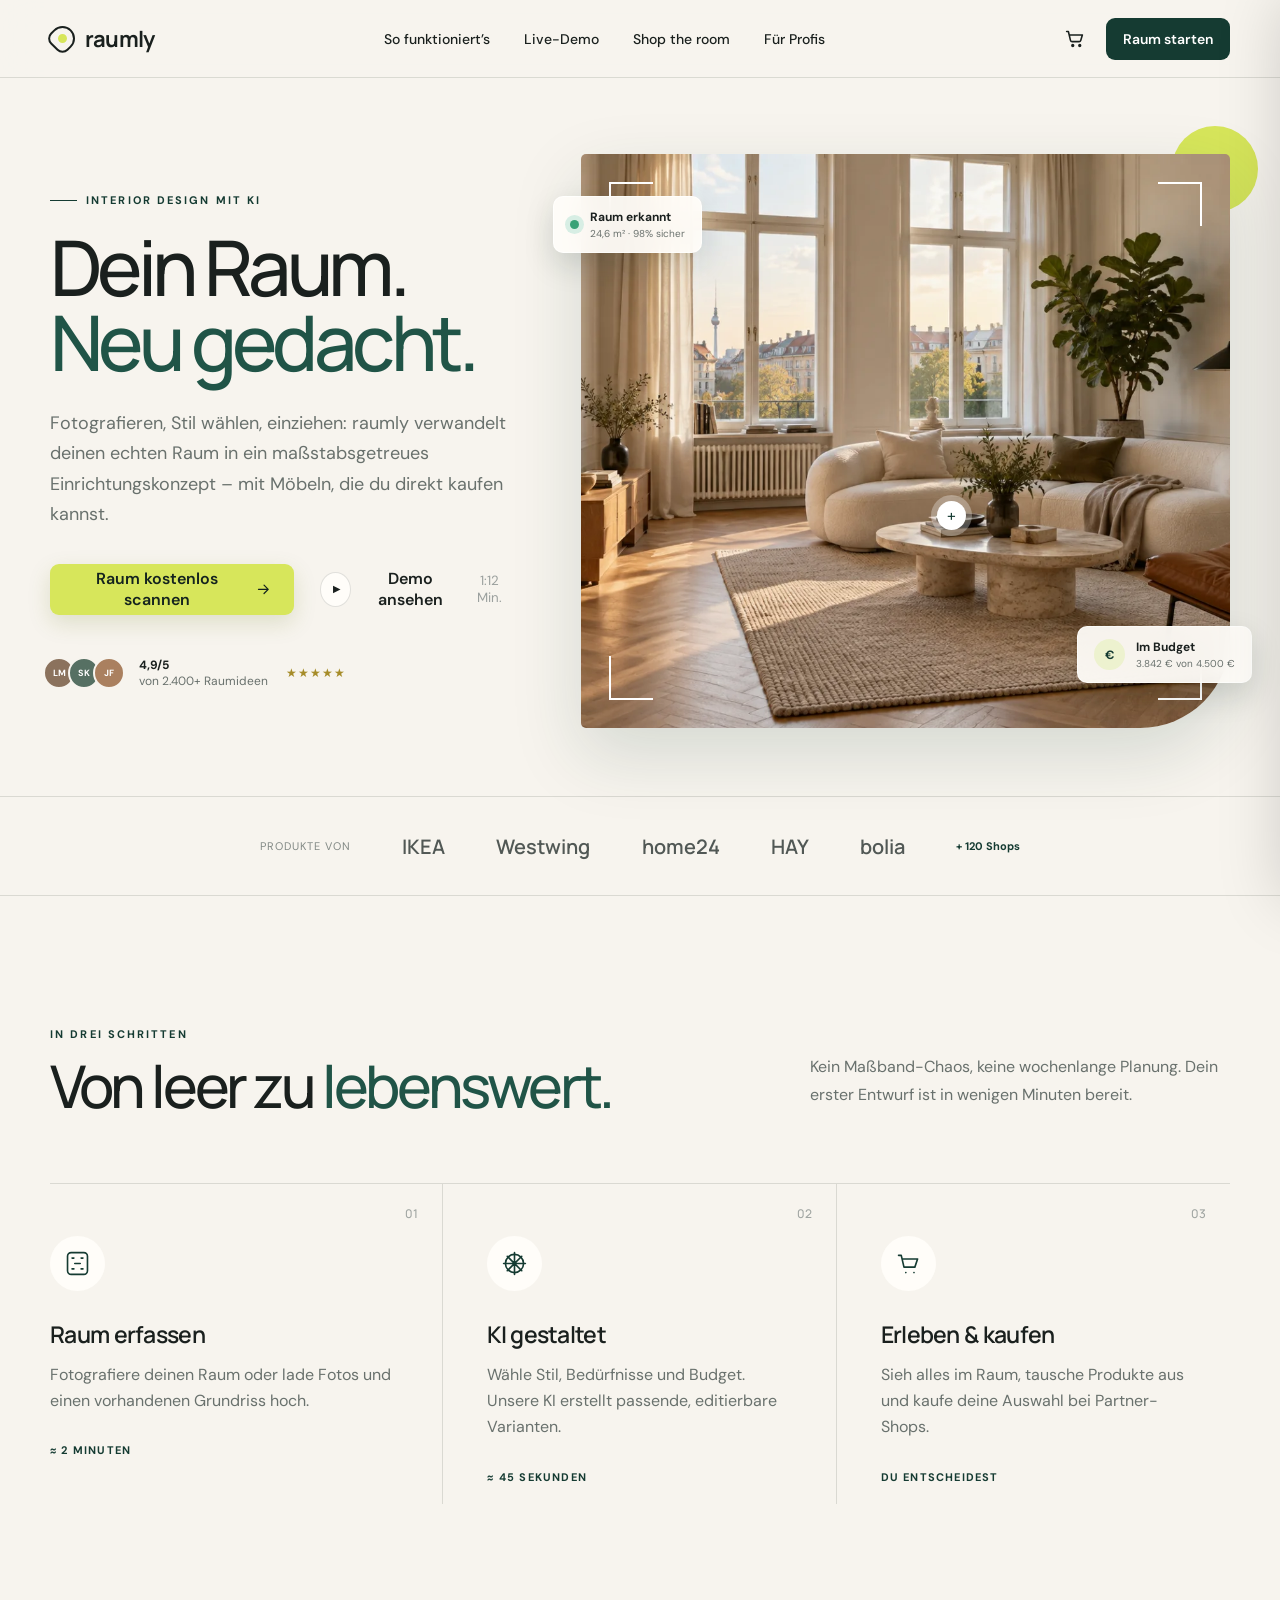
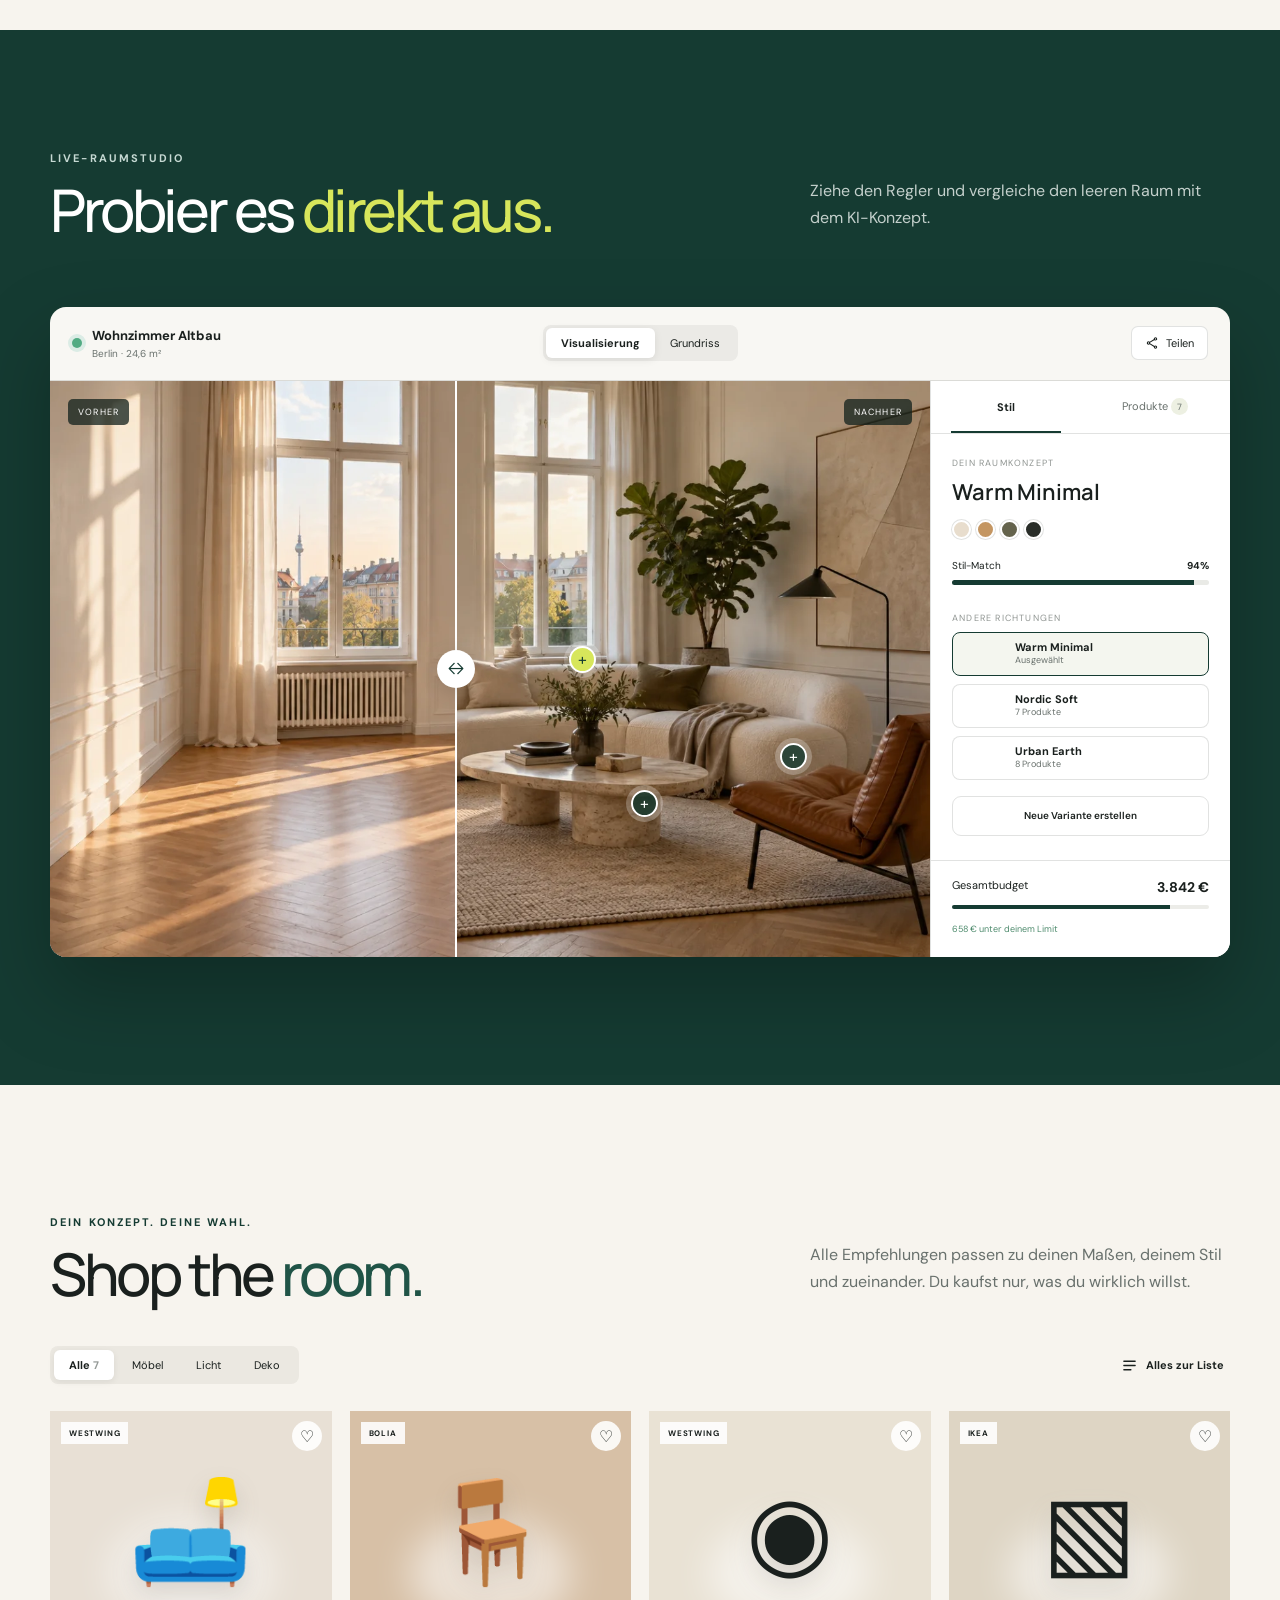
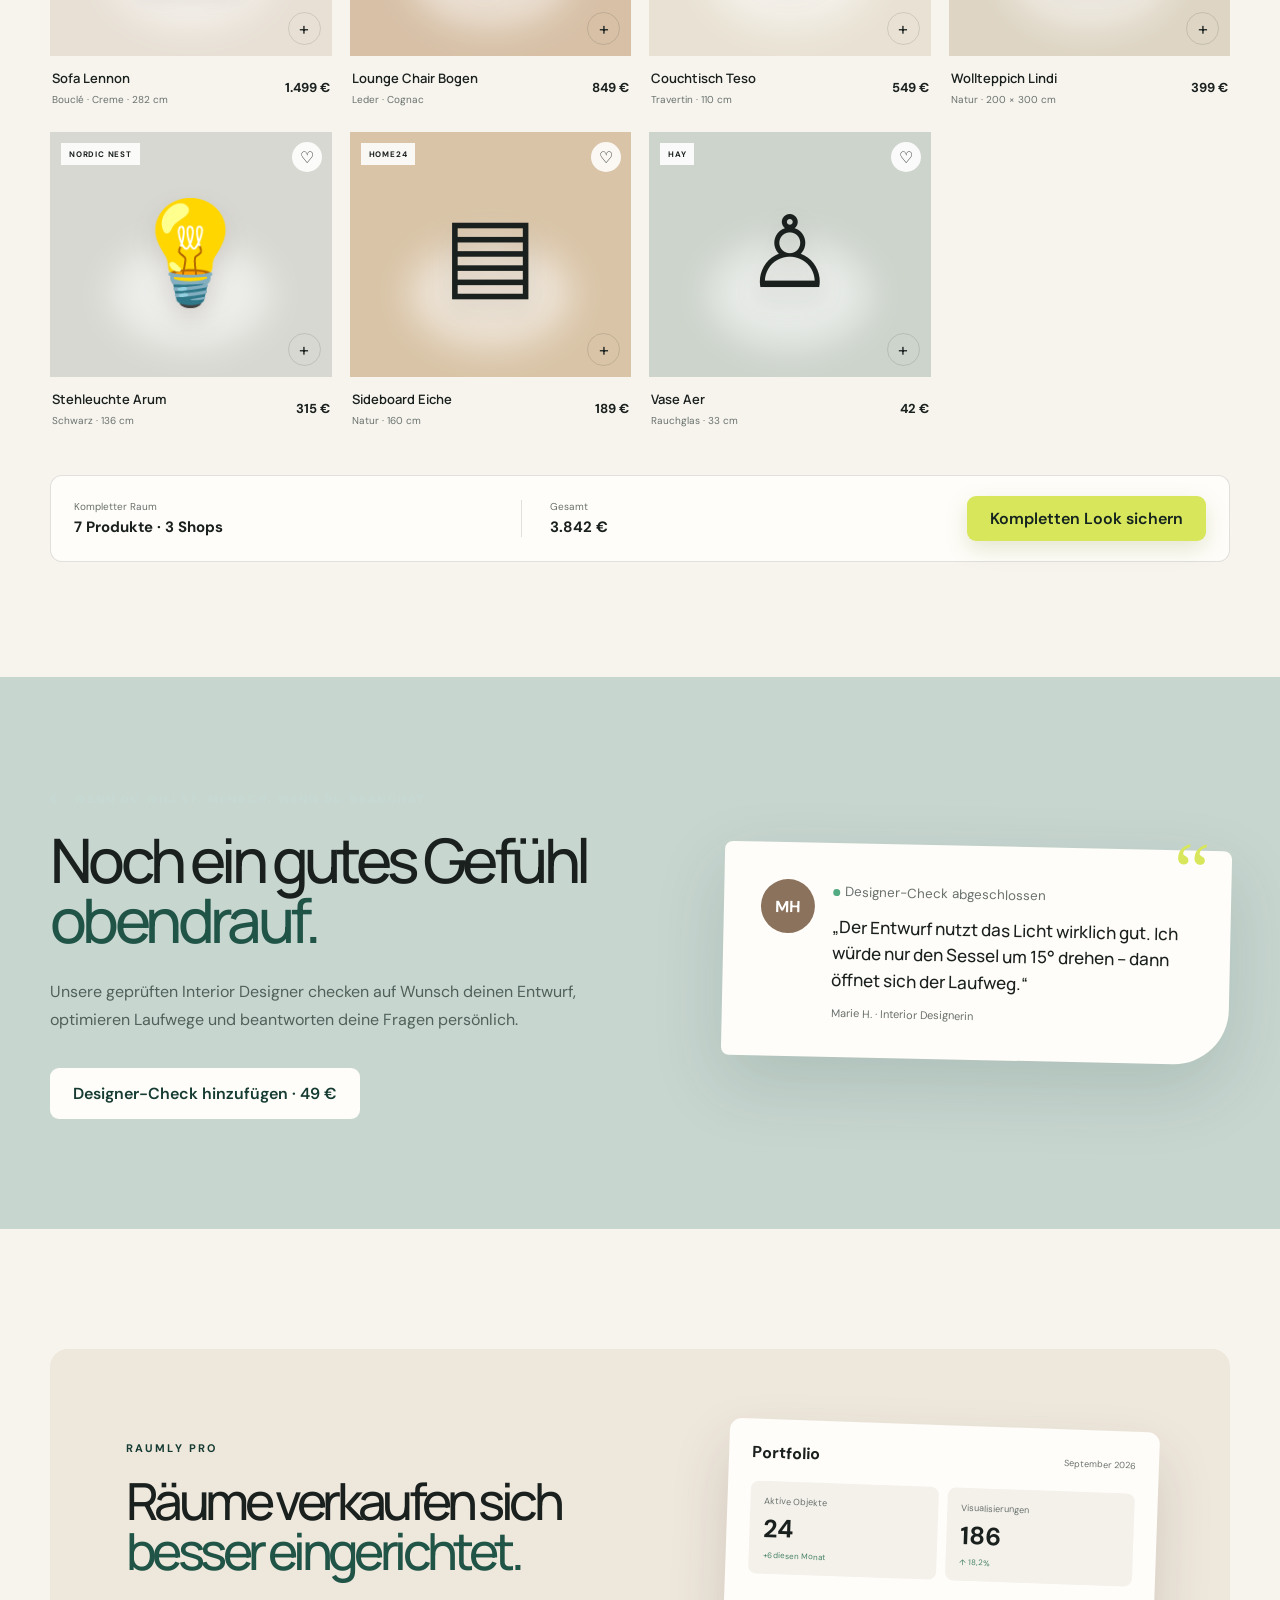
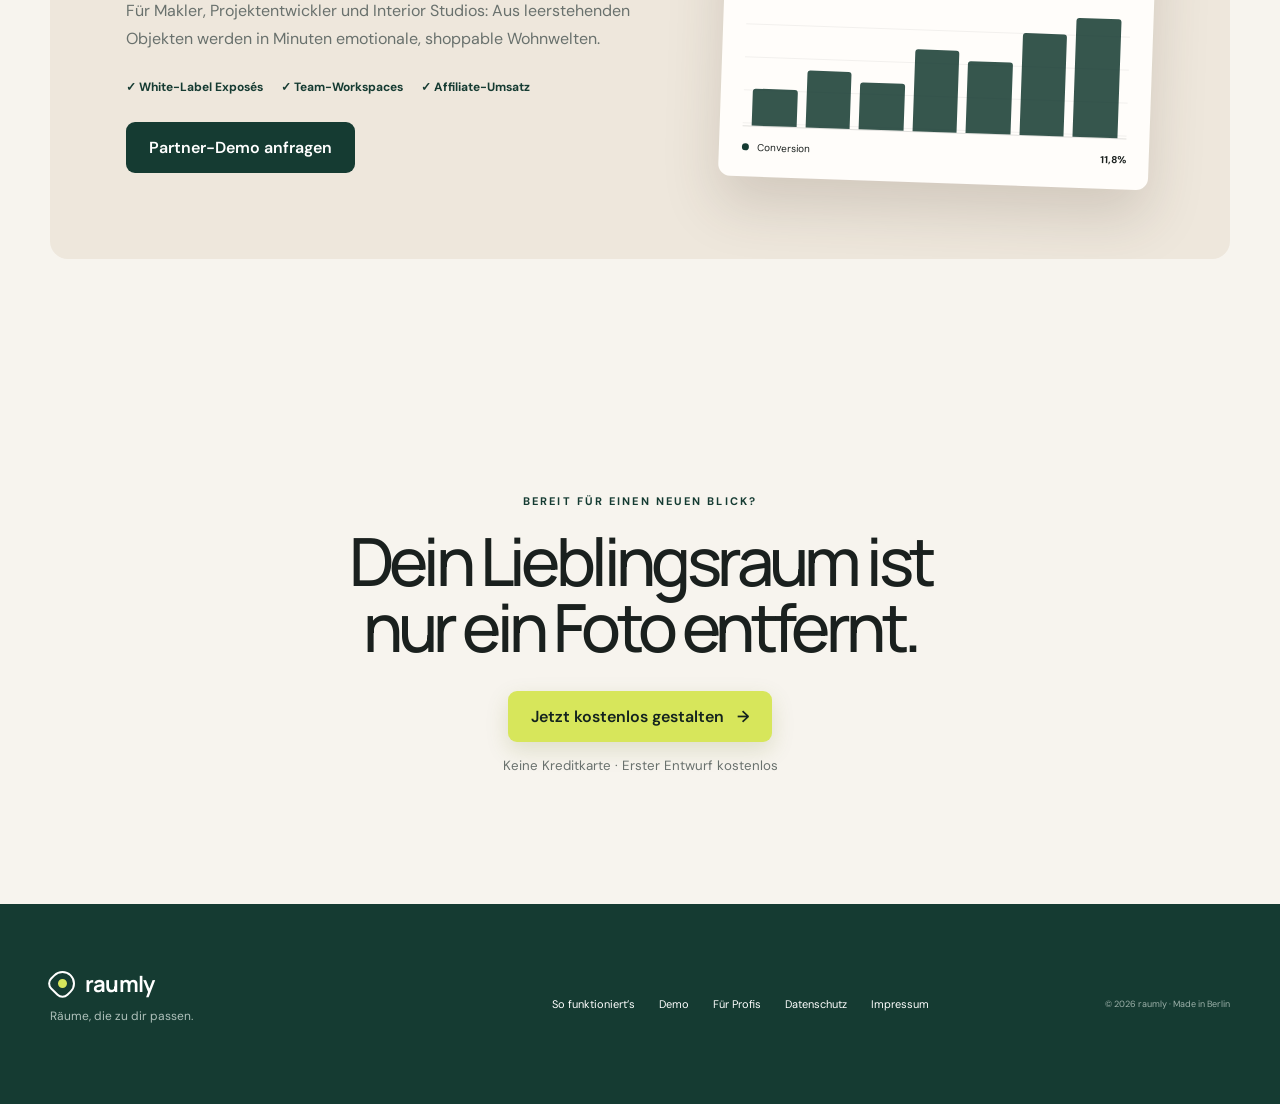
==== index.html @ 3118262f "Build interactive raumly interior design MVP" ====
<!doctype html>
<html lang="de">
  <head>
    <meta charset="UTF-8" />
    <meta name="viewport" content="width=device-width, initial-scale=1.0" />
    <meta name="theme-color" content="#153b32" />
    <meta
      name="description"
      content="raumly erstellt aus Fotos und Grundriss in wenigen Minuten ein realistisches, direkt kaufbares Raumkonzept."
    />
    <title>raumly — Dein Raum. Neu gedacht.</title>
    <link rel="preconnect" href="https://fonts.googleapis.com" />
    <link rel="preconnect" href="https://fonts.gstatic.com" crossorigin />
    <link
      href="https://fonts.googleapis.com/css2?family=DM+Sans:wght@400;500;600;700&family=Manrope:wght@400;500;600;700&display=swap"
      rel="stylesheet"
    />
    <link rel="stylesheet" href="styles.css" />
  </head>
  <body>
    <header class="site-header" id="top">
      <a class="brand" href="#top" aria-label="raumly Startseite">
        <span class="brand-mark" aria-hidden="true"></span>
        <span>raumly</span>
      </a>
      <nav class="desktop-nav" aria-label="Hauptnavigation">
        <a href="#so-funktionierts">So funktioniert’s</a>
        <a href="#studio">Live-Demo</a>
        <a href="#shopping">Shop the room</a>
        <button class="nav-link" data-partner-open>Für Profis</button>
      </nav>
      <div class="header-actions">
        <button class="icon-button cart-button" data-cart-open aria-label="Warenkorb öffnen">
          <svg viewBox="0 0 24 24" aria-hidden="true"><path d="M3 4h2l2.4 10.1a2 2 0 0 0 1.9 1.5h7.9a2 2 0 0 0 1.9-1.4L21 8H7"/><circle cx="10" cy="20" r="1"/><circle cx="18" cy="20" r="1"/></svg>
          <span class="cart-count" data-cart-count>0</span>
        </button>
        <button class="button button-small button-dark" data-scan-open>Raum starten</button>
        <button class="mobile-menu" aria-label="Menü öffnen" aria-expanded="false">
          <span></span><span></span>
        </button>
      </div>
    </header>

    <main>
      <section class="hero section-shell">
        <div class="hero-copy reveal">
          <div class="eyebrow"><span></span> Interior Design mit KI</div>
          <h1>Dein Raum.<br /><em>Neu gedacht.</em></h1>
          <p class="hero-lead">
            Fotografieren, Stil wählen, einziehen: raumly verwandelt deinen echten Raum in ein
            maßstabsgetreues Einrichtungskonzept – mit Möbeln, die du direkt kaufen kannst.
          </p>
          <div class="hero-actions">
            <button class="button button-primary" data-scan-open>
              Raum kostenlos scannen
              <svg viewBox="0 0 24 24" aria-hidden="true"><path d="M5 12h14M13 6l6 6-6 6"/></svg>
            </button>
            <button class="text-button" data-demo-scroll>
              <span class="play-icon">▶</span> Demo ansehen <small>1:12 Min.</small>
            </button>
          </div>
          <div class="trust-row">
            <div class="avatars" aria-hidden="true">
              <span>LM</span><span>SK</span><span>JF</span>
            </div>
            <div><strong>4,9/5</strong><br /><span>von 2.400+ Raumideen</span></div>
            <div class="stars" aria-label="5 von 5 Sternen">★★★★★</div>
          </div>
        </div>

        <div class="hero-visual reveal reveal-delay">
          <img src="assets/living-room-designed.webp" alt="Von raumly eingerichtetes helles Berliner Wohnzimmer" />
          <div class="scan-corners" aria-hidden="true"><i></i><i></i><i></i><i></i></div>
          <div class="floating-badge badge-scan">
            <span class="pulse-dot"></span>
            <div><strong>Raum erkannt</strong><small>24,6 m² · 98% sicher</small></div>
          </div>
          <div class="floating-badge badge-budget">
            <span class="round-icon">€</span>
            <div><strong>Im Budget</strong><small>3.842 € von 4.500 €</small></div>
          </div>
          <button class="hotspot hero-hotspot" aria-label="Sofa ansehen" data-product-focus="sofa">
            <span>+</span><b>Modulares Sofa<br /><small>1.499 €</small></b>
          </button>
        </div>
      </section>

      <section class="logo-strip" aria-label="Unterstützte Einrichtungsshops">
        <span>Produkte von</span>
        <strong>IKEA</strong><strong>Westwing</strong><strong>home24</strong><strong>HAY</strong><strong>bolia</strong>
        <span class="plus-shops">+ 120 Shops</span>
      </section>

      <section class="process section-shell" id="so-funktionierts">
        <div class="section-heading reveal">
          <div>
            <span class="section-kicker">In drei Schritten</span>
            <h2>Von leer zu <em>lebenswert.</em></h2>
          </div>
          <p>Kein Maßband-Chaos, keine wochenlange Planung. Dein erster Entwurf ist in wenigen Minuten bereit.</p>
        </div>
        <div class="steps-grid">
          <article class="step reveal">
            <span class="step-number">01</span>
            <div class="step-icon">
              <svg viewBox="0 0 32 32" aria-hidden="true"><rect x="5" y="4" width="22" height="24" rx="4"/><path d="M10 10h2M20 10h2M10 22h2M20 22h2M13 16h6"/></svg>
            </div>
            <h3>Raum erfassen</h3>
            <p>Fotografiere deinen Raum oder lade Fotos und einen vorhandenen Grundriss hoch.</p>
            <small>≈ 2 Minuten</small>
          </article>
          <article class="step reveal">
            <span class="step-number">02</span>
            <div class="step-icon">
              <svg viewBox="0 0 32 32" aria-hidden="true"><path d="M16 4v24M4 16h24M8 8l16 16M24 8 8 24"/><circle cx="16" cy="16" r="10"/></svg>
            </div>
            <h3>KI gestaltet</h3>
            <p>Wähle Stil, Bedürfnisse und Budget. Unsere KI erstellt passende, editierbare Varianten.</p>
            <small>≈ 45 Sekunden</small>
          </article>
          <article class="step reveal">
            <span class="step-number">03</span>
            <div class="step-icon">
              <svg viewBox="0 0 32 32" aria-hidden="true"><path d="M5 7h3l3 13h12l3-9H10M13 26h.1M22 26h.1"/></svg>
            </div>
            <h3>Erleben & kaufen</h3>
            <p>Sieh alles im Raum, tausche Produkte aus und kaufe deine Auswahl bei Partner-Shops.</p>
            <small>Du entscheidest</small>
          </article>
        </div>
      </section>

      <section class="studio-section" id="studio">
        <div class="section-shell">
          <div class="section-heading studio-heading reveal">
            <div>
              <span class="section-kicker light">Live-Raumstudio</span>
              <h2>Probier es <em>direkt aus.</em></h2>
            </div>
            <p>Ziehe den Regler und vergleiche den leeren Raum mit dem KI-Konzept.</p>
          </div>
          <div class="studio-app reveal">
            <div class="studio-toolbar">
              <div class="project-name">
                <span class="status-dot"></span>
                <div><strong>Wohnzimmer Altbau</strong><small>Berlin · 24,6 m²</small></div>
              </div>
              <div class="view-switch" role="group" aria-label="Ansicht wechseln">
                <button class="active" data-view="visual">Visualisierung</button>
                <button data-view="floor">Grundriss</button>
              </div>
              <button class="share-button" data-share>
                <svg viewBox="0 0 24 24" aria-hidden="true"><circle cx="18" cy="5" r="2"/><circle cx="6" cy="12" r="2"/><circle cx="18" cy="19" r="2"/><path d="m8 11 8-5M8 13l8 5"/></svg>
                Teilen
              </button>
            </div>
            <div class="studio-workspace">
              <div class="visualizer" data-visualizer>
                <img class="after-image" src="assets/living-room-designed.webp" alt="Eingerichtetes Wohnzimmer" />
                <div class="before-layer" data-before-layer>
                  <img src="assets/living-room-empty.webp" alt="Leeres Wohnzimmer vor der Einrichtung" />
                </div>
                <div class="compare-line" data-compare-line><span>↔</span></div>
                <input class="compare-range" type="range" min="0" max="100" value="46" aria-label="Vorher-Nachher-Vergleich" />
                <span class="compare-label before-label">Vorher</span>
                <span class="compare-label after-label">Nachher</span>
                <button class="room-hotspot sofa-spot active" data-product-focus="sofa" aria-label="Sofa auswählen">+</button>
                <button class="room-hotspot chair-spot" data-product-focus="chair" aria-label="Sessel auswählen">+</button>
                <button class="room-hotspot table-spot" data-product-focus="table" aria-label="Tisch auswählen">+</button>
                <div class="floorplan-view" data-floorplan>
                  <svg viewBox="0 0 700 440" role="img" aria-label="Grundriss des Wohnzimmers">
                    <rect x="110" y="50" width="480" height="330" rx="2" />
                    <path d="M220 50v70M380 50v70M110 270h70M590 210h-70" />
                    <path class="furniture" d="M290 100h190v80H290zM325 230h115v65H325zM155 105h70v120h-70z" />
                    <path class="arc" d="M110 270a70 70 0 0 1 70 70M590 210a70 70 0 0 0-70 70" />
                    <text x="330" y="360">5,92 m</text><text x="78" y="225" transform="rotate(-90 78 225)">4,16 m</text>
                  </svg>
                  <div><strong>24,6 m²</strong><span>Raumhöhe 3,08 m</span></div>
                </div>
              </div>
              <aside class="studio-panel">
                <div class="panel-tabs">
                  <button class="active" data-panel-tab="style">Stil</button>
                  <button data-panel-tab="products">Produkte <span>7</span></button>
                </div>
                <div class="panel-content" data-panel="style">
                  <p class="panel-label">Dein Raumkonzept</p>
                  <h3>Warm Minimal</h3>
                  <div class="palette"><i style="--c:#e8ddcd"></i><i style="--c:#c49662"></i><i style="--c:#64634c"></i><i style="--c:#292d28"></i></div>
                  <div class="concept-score"><span>Stil-Match</span><strong>94%</strong><div><i></i></div></div>
                  <p class="panel-label">Andere Richtungen</p>
                  <div class="style-options">
                    <button class="style-option active" data-style="Warm Minimal" data-budget="3842"><span class="style-swatch warm"></span><b>Warm Minimal</b><small>Ausgewählt</small></button>
                    <button class="style-option" data-style="Nordic Soft" data-budget="3260"><span class="style-swatch nordic"></span><b>Nordic Soft</b><small>7 Produkte</small></button>
                    <button class="style-option" data-style="Urban Earth" data-budget="4115"><span class="style-swatch earth"></span><b>Urban Earth</b><small>8 Produkte</small></button>
                  </div>
                  <button class="button button-outline full-width" data-variant>Neue Variante erstellen</button>
                </div>
                <div class="panel-content hidden" data-panel="products">
                  <p class="panel-label">Im Konzept</p>
                  <div class="mini-product-list" data-mini-products></div>
                </div>
                <div class="budget-footer">
                  <div><span>Gesamtbudget</span><strong data-studio-total>3.842 €</strong></div>
                  <div class="budget-track"><i></i></div>
                  <small>658 € unter deinem Limit</small>
                </div>
              </aside>
            </div>
          </div>
        </div>
      </section>

      <section class="shopping section-shell" id="shopping">
        <div class="section-heading reveal">
          <div>
            <span class="section-kicker">Dein Konzept. Deine Wahl.</span>
            <h2>Shop the <em>room.</em></h2>
          </div>
          <p>Alle Empfehlungen passen zu deinen Maßen, deinem Stil und zueinander. Du kaufst nur, was du wirklich willst.</p>
        </div>
        <div class="shop-toolbar reveal">
          <div class="filter-pills" role="group" aria-label="Produkte filtern">
            <button class="active" data-filter="all">Alle <span>7</span></button>
            <button data-filter="möbel">Möbel</button>
            <button data-filter="licht">Licht</button>
            <button data-filter="deko">Deko</button>
          </div>
          <button class="list-button" data-add-all>
            <svg viewBox="0 0 24 24" aria-hidden="true"><path d="M4 6h16M4 12h16M4 18h10"/></svg>
            Alles zur Liste
          </button>
        </div>
        <div class="product-grid" data-product-grid></div>
        <div class="shop-summary reveal">
          <div><span>Kompletter Raum</span><strong>7 Produkte · 3 Shops</strong></div>
          <div><span>Gesamt</span><strong data-shop-total>3.842 €</strong></div>
          <button class="button button-primary" data-add-all>Kompletten Look sichern</button>
        </div>
      </section>

      <section class="human-review">
        <div class="section-shell review-inner reveal">
          <div class="review-copy">
            <span class="section-kicker light">KI, wenn du willst. Mensch, wenn du brauchst.</span>
            <h2>Noch ein gutes Gefühl <em>obendrauf.</em></h2>
            <p>Unsere geprüften Interior Designer checken auf Wunsch deinen Entwurf, optimieren Laufwege und beantworten deine Fragen persönlich.</p>
            <button class="button button-light" data-review>Designer-Check hinzufügen · 49 €</button>
          </div>
          <div class="review-card">
            <div class="review-avatar">MH</div>
            <div><span class="online-dot"></span><small>Designer-Check abgeschlossen</small><h3>„Der Entwurf nutzt das Licht wirklich gut. Ich würde nur den Sessel um 15° drehen – dann öffnet sich der Laufweg.“</h3><p>Marie H. · Interior Designerin</p></div>
            <span class="quote-mark">“</span>
          </div>
        </div>
      </section>

      <section class="pro-section section-shell" id="profis">
        <div class="pro-card reveal">
          <div>
            <span class="section-kicker">raumly pro</span>
            <h2>Räume verkaufen sich<br /><em>besser eingerichtet.</em></h2>
            <p>Für Makler, Projektentwickler und Interior Studios: Aus leerstehenden Objekten werden in Minuten emotionale, shoppable Wohnwelten.</p>
            <div class="pro-points"><span>✓ White-Label Exposés</span><span>✓ Team-Workspaces</span><span>✓ Affiliate-Umsatz</span></div>
            <button class="button button-dark" data-partner-open>Partner-Demo anfragen</button>
          </div>
          <div class="pro-dashboard">
            <div class="dash-head"><strong>Portfolio</strong><span>September 2026</span></div>
            <div class="metric-row"><div><small>Aktive Objekte</small><strong>24</strong><span>+6 diesen Monat</span></div><div><small>Visualisierungen</small><strong>186</strong><span>↑ 18,2%</span></div></div>
            <div class="chart" aria-label="Steigende Nutzungskurve"><i style="--h:30%"></i><i style="--h:46%"></i><i style="--h:38%"></i><i style="--h:66%"></i><i style="--h:58%"></i><i style="--h:82%"></i><i style="--h:96%"></i></div>
            <div class="dash-foot"><span><i></i> Conversion</span><strong>11,8%</strong></div>
          </div>
        </div>
      </section>

      <section class="final-cta section-shell reveal">
        <span class="section-kicker">Bereit für einen neuen Blick?</span>
        <h2>Dein Lieblingsraum ist<br />nur ein Foto entfernt.</h2>
        <button class="button button-primary" data-scan-open>Jetzt kostenlos gestalten <span>→</span></button>
        <small>Keine Kreditkarte · Erster Entwurf kostenlos</small>
      </section>
    </main>

    <footer>
      <div class="footer-inner section-shell">
        <div><a class="brand footer-brand" href="#top"><span class="brand-mark"></span><span>raumly</span></a><p>Räume, die zu dir passen.</p></div>
        <div class="footer-links"><a href="#so-funktionierts">So funktioniert’s</a><a href="#studio">Demo</a><a href="#profis">Für Profis</a><button data-info="Datenschutz">Datenschutz</button><button data-info="Impressum">Impressum</button></div>
        <span>© 2026 raumly · Made in Berlin</span>
      </div>
    </footer>

    <div class="modal-backdrop" data-scan-modal aria-hidden="true">
      <section class="modal scan-modal" role="dialog" aria-modal="true" aria-labelledby="scan-title">
        <button class="modal-close" data-modal-close aria-label="Dialog schließen">×</button>
        <div class="scan-sidebar">
          <a class="brand"><span class="brand-mark"></span><span>raumly</span></a>
          <p>Dein Raum in vier einfachen Schritten.</p>
          <ol>
            <li class="active" data-step-indicator="1"><span>1</span><div><b>Raum erfassen</b><small>Fotos & Grundriss</small></div></li>
            <li data-step-indicator="2"><span>2</span><div><b>Maße prüfen</b><small>Für echten Maßstab</small></div></li>
            <li data-step-indicator="3"><span>3</span><div><b>Stil wählen</b><small>Was zu dir passt</small></div></li>
            <li data-step-indicator="4"><span>4</span><div><b>Budget setzen</b><small>Damit alles passt</small></div></li>
          </ol>
          <div class="privacy-note"><span>⌁</span><div><b>Deine Daten bleiben privat.</b><small>Fotos werden verschlüsselt verarbeitet.</small></div></div>
        </div>
        <div class="scan-content">
          <div class="scan-progress"><i></i></div>
          <div class="scan-step active" data-step="1">
            <span class="section-kicker">Schritt 1 von 4</span>
            <h2 id="scan-title">Zeig uns deinen Raum.</h2>
            <p>3–6 Fotos aus verschiedenen Ecken reichen. Ein Grundriss macht das Ergebnis noch genauer.</p>
            <label class="drop-zone" data-drop-zone>
              <input type="file" multiple accept="image/*,.pdf" data-room-files />
              <span class="upload-icon"><svg viewBox="0 0 24 24"><path d="M12 16V4M7 9l5-5 5 5M5 20h14"/></svg></span>
              <strong>Fotos hier ablegen</strong>
              <small>oder klicken zum Auswählen · JPG, PNG, HEIC bis 20 MB</small>
              <button type="button">Dateien auswählen</button>
            </label>
            <div class="file-list" data-file-list></div>
            <label class="floorplan-upload"><span>⌗</span><div><b>Grundriss vorhanden?</b><small>Optional als Foto oder PDF hochladen</small></div><input type="file" accept="image/*,.pdf" data-floorplan-file /><em data-floorplan-label>Hochladen</em></label>
          </div>
          <div class="scan-step" data-step="2">
            <span class="section-kicker">Schritt 2 von 4</span><h2>Einmal kurz nachmessen.</h2><p>Wir haben Maße aus deinen Fotos geschätzt. Prüfe sie für ein maßstabsgetreues Ergebnis.</p>
            <div class="measurement-visual"><svg viewBox="0 0 480 220"><path d="M70 45h340v130H70z"/><path d="M105 45v35M350 45v35M70 140h55"/><path class="measure" d="M75 195h330M52 50v120"/><text x="208" y="213">5,92 m</text><text x="27" y="120" transform="rotate(-90 27 120)">4,16 m</text></svg><span>KI erkannt · 96%</span></div>
            <div class="input-grid"><label>Länge <div><input type="number" value="5.92" step="0.01" /><span>m</span></div></label><label>Breite <div><input type="number" value="4.16" step="0.01" /><span>m</span></div></label><label>Raumhöhe <div><input type="number" value="3.08" step="0.01" /><span>m</span></div></label><label>Raumtyp <select><option>Wohnzimmer</option><option>Schlafzimmer</option><option>Esszimmer</option><option>Homeoffice</option></select></label></div>
          </div>
          <div class="scan-step" data-step="3">
            <span class="section-kicker">Schritt 3 von 4</span><h2>Was fühlt sich nach dir an?</h2><p>Wähle bis zu drei Stilrichtungen. Du kannst sie später jederzeit ändern.</p>
            <div class="style-picker">
              <button class="selected"><span class="pick-img warm"></span><b>Warm Minimal</b><small>Ruhig · Natürlich</small><i>✓</i></button>
              <button><span class="pick-img nordic"></span><b>Nordic Soft</b><small>Hell · Gemütlich</small><i>✓</i></button>
              <button><span class="pick-img earth"></span><b>Urban Earth</b><small>Markant · Warm</small><i>✓</i></button>
              <button><span class="pick-img classic"></span><b>New Classic</b><small>Elegant · Zeitlos</small><i>✓</i></button>
            </div>
            <div class="advanced-preferences">
              <div><span>Feinschliff</span><small>Optional · Mehrfachauswahl</small></div>
              <div class="preference-chips">
                <button class="selected">◫ Fotowinkel beibehalten</button>
                <button>☀ Tageslicht optimieren</button>
                <button>▤ Versteckter Stauraum</button>
                <button>⌂ Mietfreundlich</button>
              </div>
            </div>
          </div>
          <div class="scan-step" data-step="4">
            <span class="section-kicker">Schritt 4 von 4</span><h2>Was darf dein Raum kosten?</h2><p>Wir kombinieren passende Produkte shopübergreifend – innerhalb deines Rahmens.</p>
            <div class="budget-box"><div><span>Mein Gesamtbudget</span><output data-budget-output>4.500 €</output></div><input type="range" min="1000" max="15000" step="250" value="4500" data-budget-range /><div class="range-labels"><span>1.000 €</span><span>15.000 €+</span></div></div>
            <label class="keep-furniture"><input type="checkbox" checked /><span></span><div><b>Vorhandene Möbel integrieren</b><small>Die KI erkennt und berücksichtigt Stücke, die bleiben sollen.</small></div></label>
            <div class="custom-wish">
              <label for="custom-wish">Was ist dir noch wichtig?</label>
              <textarea id="custom-wish" rows="2" placeholder="z. B. Klavier behalten, mehr Stauraum, warme Abendbeleuchtung …"></textarea>
            </div>
            <div class="plan-summary"><span>✓</span><div><b>Alles bereit für deinen ersten Entwurf</b><small>Wohnzimmer · Warm Minimal · bis 4.500 €</small></div></div>
          </div>
          <div class="scan-actions"><button class="button button-ghost hidden" data-scan-back>Zurück</button><button class="button button-primary" data-scan-next>Weiter <span>→</span></button></div>
        </div>
      </section>
    </div>

    <div class="modal-backdrop" data-partner-modal aria-hidden="true">
      <section class="modal partner-modal" role="dialog" aria-modal="true" aria-labelledby="partner-title">
        <button class="modal-close" data-modal-close aria-label="Dialog schließen">×</button>
        <span class="section-kicker">raumly pro</span><h2 id="partner-title">Mehr Wirkung pro Objekt.</h2><p>Erzähl uns kurz, wie du raumly einsetzen möchtest. Wir melden uns mit einer passenden Partner-Demo.</p>
        <form data-partner-form><div class="input-grid"><label>Name<input required placeholder="Vor- und Nachname" /></label><label>Business-E-Mail<input required type="email" placeholder="name@unternehmen.de" /></label><label>Unternehmen<input required placeholder="Unternehmensname" /></label><label>Ich bin …<select><option>Makler:in</option><option>Interior Designer:in</option><option>Projektentwickler:in</option><option>Möbelhändler / Marke</option></select></label></div><label>Geplante Projekte pro Monat<select><option>1–10</option><option>11–50</option><option>51–200</option><option>Mehr als 200</option></select></label><button class="button button-primary full-width" type="submit">Partner-Demo anfragen</button></form>
      </section>
    </div>

    <aside class="cart-drawer" data-cart-drawer aria-hidden="true">
      <div class="cart-head"><div><span class="section-kicker">Deine Auswahl</span><h2>Shopping-Liste</h2></div><button data-cart-close aria-label="Warenkorb schließen">×</button></div>
      <div class="cart-items" data-cart-items></div>
      <div class="cart-empty" data-cart-empty><span>◇</span><h3>Noch ist deine Liste leer.</h3><p>Füge Produkte aus deinem Raumkonzept hinzu.</p></div>
      <div class="cart-footer"><div><span>Gesamtsumme</span><strong data-cart-total>0 €</strong></div><small>Du bestellst sicher bei den jeweiligen Partner-Shops.</small><button class="button button-primary full-width" data-checkout>Bei Partnern bestellen</button></div>
    </aside>
    <div class="drawer-backdrop" data-drawer-backdrop></div>
    <div class="toast" role="status" aria-live="polite" data-toast></div>
    <script src="app.js"></script>
  </body>
</html>
---- styles.css ----
:root {
  --ink: #1a201e;
  --muted: #69716d;
  --paper: #f7f4ee;
  --white: #fffdf9;
  --green: #153b32;
  --green-2: #205447;
  --lime: #d7e65b;
  --sand: #e7ddd0;
  --line: rgba(26, 32, 30, 0.13);
  --radius: 20px;
  --shadow: 0 26px 70px rgba(21, 59, 50, 0.15);
}

* { box-sizing: border-box; }
html { scroll-behavior: smooth; }
body { margin: 0; color: var(--ink); background: var(--paper); font-family: "DM Sans", sans-serif; -webkit-font-smoothing: antialiased; }
body.modal-open { overflow: hidden; }
button, input, select { font: inherit; }
button, a { -webkit-tap-highlight-color: transparent; }
button { color: inherit; }
a { color: inherit; text-decoration: none; }
img { display: block; max-width: 100%; }
svg { fill: none; stroke: currentColor; stroke-linecap: round; stroke-linejoin: round; stroke-width: 1.8; }

.section-shell { width: min(1180px, calc(100% - 48px)); margin-inline: auto; }
.site-header { height: 78px; padding: 0 max(24px, calc((100vw - 1180px) / 2)); display: flex; align-items: center; justify-content: space-between; border-bottom: 1px solid var(--line); background: rgba(247,244,238,.9); backdrop-filter: blur(18px); position: sticky; top: 0; z-index: 50; }
.brand { display: flex; align-items: center; gap: 10px; font: 700 22px/1 "Manrope"; letter-spacing: -.8px; }
.brand-mark { width: 25px; height: 25px; display: block; position: relative; border: 2px solid currentColor; border-radius: 50% 50% 8px 8px; transform: rotate(45deg); }
.brand-mark::after { content: ""; position: absolute; inset: 6px; background: var(--lime); border-radius: 50%; }
.desktop-nav { display: flex; align-items: center; gap: 34px; font-size: 14px; font-weight: 500; }
.desktop-nav a, .nav-link { transition: opacity .2s; }
.desktop-nav a:hover, .nav-link:hover { opacity: .55; }
.nav-link { border: 0; background: transparent; padding: 0; cursor: pointer; }
.header-actions { display: flex; align-items: center; gap: 10px; }
.button { min-height: 51px; border: 0; border-radius: 9px; padding: 0 23px; font-weight: 600; cursor: pointer; display: inline-flex; align-items: center; justify-content: center; gap: 13px; transition: transform .2s, box-shadow .2s, background .2s; }
.button:hover { transform: translateY(-2px); }
.button svg { width: 19px; }
.button-small { min-height: 42px; padding: 0 17px; font-size: 14px; }
.button-primary { color: #14231e; background: var(--lime); box-shadow: 0 8px 22px rgba(102, 121, 20, .17); }
.button-primary:hover { background: #e2ef6c; box-shadow: 0 12px 26px rgba(102,121,20,.22); }
.button-dark { color: white; background: var(--green); }
.button-light { color: var(--green); background: var(--white); }
.button-outline { border: 1px solid var(--line); background: transparent; }
.button-ghost { background: transparent; border: 1px solid var(--line); }
.full-width { width: 100%; }
.icon-button { width: 42px; height: 42px; border: 0; background: transparent; display: grid; place-items: center; cursor: pointer; position: relative; }
.icon-button svg { width: 21px; }
.cart-count { position: absolute; top: 2px; right: 0; background: var(--lime); border: 2px solid var(--paper); width: 19px; height: 19px; border-radius: 50%; display: grid; place-items: center; font-size: 10px; font-weight: 700; opacity: 0; transform: scale(.6); transition: .2s; }
.cart-count.has-items { opacity: 1; transform: scale(1); }
.mobile-menu { display: none; width: 38px; height: 38px; background: transparent; border: 0; padding: 8px; }
.mobile-menu span { display: block; height: 1px; background: currentColor; margin: 6px 0; }

.hero { min-height: 710px; padding-block: 76px 68px; display: grid; grid-template-columns: .83fr 1.17fr; gap: 70px; align-items: center; }
.eyebrow, .section-kicker { color: var(--green); text-transform: uppercase; letter-spacing: 2.1px; font-size: 11px; font-weight: 700; }
.eyebrow { display: flex; align-items: center; gap: 9px; }
.eyebrow > span { width: 27px; height: 1px; background: currentColor; }
.hero h1, .section-heading h2, .review-copy h2, .pro-card h2, .final-cta h2 { font: 500 clamp(51px, 6vw, 82px)/.98 "Manrope", sans-serif; letter-spacing: -4.6px; margin: 22px 0 28px; }
em { font-style: normal; color: var(--green-2); }
.hero-lead { max-width: 515px; color: var(--muted); font-size: 18px; line-height: 1.7; }
.hero-actions { display: flex; align-items: center; gap: 26px; margin-top: 34px; }
.text-button { border: 0; background: transparent; padding: 0; display: flex; align-items: center; gap: 9px; cursor: pointer; font-weight: 600; }
.text-button small { color: #9ba09e; font-weight: 400; }
.play-icon { width: 35px; height: 35px; background: var(--white); border: 1px solid var(--line); border-radius: 50%; display: grid; place-items: center; font-size: 9px; padding-left: 2px; }
.trust-row { margin-top: 42px; display: flex; align-items: center; gap: 14px; font-size: 12px; }
.trust-row span { color: var(--muted); }
.avatars { display: flex; }
.avatars span { width: 32px; height: 32px; border-radius: 50%; display: grid; place-items: center; margin-left: -7px; border: 2px solid var(--paper); color: white; font-size: 9px; font-weight: 700; background: #8b725d; }
.avatars span:nth-child(2) { background: #567063; }.avatars span:nth-child(3) { background: #aa805f; }
.stars { color: #a68c29; letter-spacing: 1px; margin-left: 4px; }
.hero-visual { height: 574px; position: relative; border-radius: 5px 5px 90px 5px; overflow: visible; box-shadow: var(--shadow); }
.hero-visual > img { width: 100%; height: 100%; object-fit: cover; border-radius: inherit; }
.hero-visual::before { content: ""; position: absolute; width: 86px; height: 86px; border-radius: 50%; background: var(--lime); right: -28px; top: -28px; z-index: -1; }
.scan-corners i { position: absolute; width: 44px; height: 44px; border-color: white; border-style: solid; }
.scan-corners i:nth-child(1) { top: 28px; left: 28px; border-width: 2px 0 0 2px; }.scan-corners i:nth-child(2) { top: 28px; right: 28px; border-width: 2px 2px 0 0; }.scan-corners i:nth-child(3) { bottom: 28px; left: 28px; border-width: 0 0 2px 2px; }.scan-corners i:nth-child(4) { bottom: 28px; right: 28px; border-width: 0 2px 2px 0; }
.floating-badge { position: absolute; display: flex; align-items: center; gap: 11px; background: rgba(255,253,249,.94); backdrop-filter: blur(12px); border: 1px solid rgba(255,255,255,.65); padding: 12px 16px; border-radius: 10px; box-shadow: 0 12px 30px rgba(22,43,36,.15); font-size: 12px; }
.floating-badge strong, .floating-badge small { display: block; }.floating-badge small { color: var(--muted); margin-top: 2px; }
.badge-scan { left: -28px; top: 42px; }.badge-budget { right: -22px; bottom: 45px; }
.pulse-dot { width: 9px; height: 9px; background: #38a277; border-radius: 50%; box-shadow: 0 0 0 5px #d7eee4; }
.round-icon { width: 31px; height: 31px; display: grid; place-items: center; border-radius: 50%; color: var(--green); background: #edf2cf; font-weight: 700; }
.hotspot { position: absolute; border: 0; background: transparent; cursor: pointer; display: flex; align-items: center; gap: 8px; color: white; }
.hotspot > span { width: 29px; height: 29px; border-radius: 50%; background: white; color: var(--green); display: grid; place-items: center; box-shadow: 0 0 0 6px rgba(255,255,255,.3); }
.hotspot b { opacity: 0; transform: translateX(-4px); transition: .2s; white-space: nowrap; font-size: 11px; background: rgba(21,59,50,.9); padding: 8px 10px; border-radius: 6px; }.hotspot:hover b { opacity: 1; transform: translateX(0); }.hotspot small { font-weight: 400; opacity: .8; }.hero-hotspot { left: 54%; top: 59%; }

.logo-strip { min-height: 100px; border-top: 1px solid var(--line); border-bottom: 1px solid var(--line); display: flex; align-items: center; justify-content: center; gap: clamp(20px, 4vw, 60px); color: #828985; }
.logo-strip span { font-size: 11px; text-transform: uppercase; letter-spacing: 1px; }.logo-strip strong { font: 600 clamp(14px, 2vw, 20px) "Manrope"; color: #515855; }.logo-strip .plus-shops { text-transform: none; letter-spacing: 0; color: var(--green); font-weight: 700; }

.process { padding-block: 126px; }
.section-heading { display: flex; align-items: end; justify-content: space-between; gap: 70px; margin-bottom: 68px; }
.section-heading h2 { font-size: clamp(40px, 4.6vw, 62px); margin: 14px 0 0; letter-spacing: -3.4px; }
.section-heading > p { color: var(--muted); line-height: 1.7; max-width: 420px; margin: 0 0 7px; }
.steps-grid { display: grid; grid-template-columns: repeat(3,1fr); border-top: 1px solid var(--line); }
.step { position: relative; padding: 52px 44px 18px 0; min-height: 310px; border-right: 1px solid var(--line); }
.step + .step { padding-left: 44px; }.step:last-child { border-right: 0; }
.step-number { position: absolute; right: 24px; top: 21px; font: 500 12px "Manrope"; color: #a0a5a2; }
.step-icon { width: 55px; height: 55px; display: grid; place-items: center; border-radius: 50%; background: var(--white); color: var(--green); }
.step-icon svg { width: 29px; height: 29px; }
.step h3 { font: 600 23px "Manrope"; letter-spacing: -.7px; margin: 27px 0 12px; }.step p { color: var(--muted); line-height: 1.65; margin: 0 0 24px; }.step small { color: var(--green); font-size: 11px; font-weight: 700; text-transform: uppercase; letter-spacing: 1.2px; }

.studio-section { padding: 116px 0 128px; background: var(--green); color: white; overflow: hidden; }
.section-kicker.light { color: #c6d9d3; }.studio-heading > p { color: #c4d0cc; }.studio-heading em { color: var(--lime); }
.studio-app { background: #f8f7f3; color: var(--ink); min-height: 650px; border-radius: 16px; overflow: hidden; box-shadow: 0 35px 80px rgba(0,0,0,.25); }
.studio-toolbar { height: 74px; border-bottom: 1px solid var(--line); display: grid; grid-template-columns: 1fr auto 1fr; align-items: center; padding: 0 22px; }
.project-name { display: flex; gap: 10px; align-items: center; }.project-name strong,.project-name small { display: block; }.project-name strong { font-size: 13px; }.project-name small { color: var(--muted); font-size: 10px; margin-top: 3px; }.status-dot { width: 10px; height: 10px; background: #52ab83; border-radius: 50%; box-shadow: 0 0 0 4px #dbece5; }
.view-switch { display: flex; background: #ebeae6; border-radius: 8px; padding: 3px; }.view-switch button { border: 0; background: transparent; padding: 8px 15px; border-radius: 6px; font-size: 11px; cursor: pointer; }.view-switch button.active { background: white; box-shadow: 0 2px 8px rgba(0,0,0,.08); font-weight: 700; }
.share-button { justify-self: end; display: flex; align-items: center; gap: 7px; border: 1px solid var(--line); background: white; padding: 9px 13px; border-radius: 7px; font-size: 11px; cursor: pointer; }.share-button svg { width: 14px; }
.studio-workspace { display: grid; grid-template-columns: minmax(0,1fr) 300px; min-height: 576px; }
.visualizer { position: relative; overflow: hidden; background: #ddd; min-height: 576px; }.visualizer > img, .before-layer img { width: 100%; height: 100%; object-fit: cover; position: absolute; inset: 0; }.before-layer { position: absolute; inset: 0; width: 46%; overflow: hidden; z-index: 2; }.before-layer img { width: calc(100% / .46); max-width: none; }
.compare-line { position: absolute; left: 46%; top: 0; bottom: 0; width: 2px; background: white; z-index: 4; pointer-events: none; }.compare-line span { position: absolute; top: 50%; left: 50%; transform: translate(-50%,-50%); width: 38px; height: 38px; border-radius: 50%; display: grid; place-items: center; color: var(--green); background: white; box-shadow: 0 5px 20px rgba(0,0,0,.15); }
.compare-range { position: absolute; inset: 0; z-index: 5; width: 100%; height: 100%; opacity: 0; cursor: ew-resize; margin: 0; }.compare-label { position: absolute; top: 18px; z-index: 6; background: rgba(20,35,30,.76); color: white; padding: 7px 10px; border-radius: 5px; text-transform: uppercase; letter-spacing: 1.2px; font-size: 9px; pointer-events: none; }.before-label { left: 18px; }.after-label { right: 18px; }
.room-hotspot { position: absolute; z-index: 6; width: 27px; height: 27px; border-radius: 50%; border: 2px solid white; background: rgba(21,59,50,.78); color: white; cursor: pointer; box-shadow: 0 0 0 5px rgba(255,255,255,.25); }.room-hotspot.active { background: var(--lime); color: var(--green); }.sofa-spot { left: 59%; top: 46%; }.chair-spot { left: 83%; top: 63%; }.table-spot { left: 66%; top: 71%; }
.floorplan-view { position: absolute; inset: 0; background: #eeece5; z-index: 10; display: none; place-items: center; }.floorplan-view.visible { display: grid; }.floorplan-view svg { width: 76%; max-height: 75%; stroke: #44524d; }.floorplan-view .furniture { fill: #d4c6b1; stroke: #9e8d76; }.floorplan-view .arc { stroke-dasharray: 4; }.floorplan-view text { fill: #5f6965; stroke: none; font-size: 14px; }.floorplan-view div { position: absolute; left: 30px; bottom: 25px; }.floorplan-view div * { display: block; }.floorplan-view div span { font-size: 11px; color: var(--muted); margin-top: 4px; }
.studio-panel { background: white; border-left: 1px solid var(--line); display: flex; flex-direction: column; }
.panel-tabs { height: 53px; display: grid; grid-template-columns: 1fr 1fr; border-bottom: 1px solid var(--line); }.panel-tabs button { border: 0; background: transparent; font-size: 11px; color: var(--muted); cursor: pointer; position: relative; }.panel-tabs button.active { color: var(--ink); font-weight: 700; }.panel-tabs button.active::after { content: ""; height: 2px; background: var(--green); position: absolute; bottom: 0; left: 20px; right: 20px; }.panel-tabs span { display: inline-grid; place-items: center; width: 17px; height: 17px; border-radius: 50%; background: #edf0e2; font-size: 9px; }
.panel-content { padding: 23px 21px; flex: 1; }.panel-content.hidden { display: none; }.panel-label { color: #909592; font-size: 9px; text-transform: uppercase; letter-spacing: 1.2px; margin: 0 0 8px; }.panel-content h3 { font: 600 22px "Manrope"; margin: 0; }.palette { display: flex; gap: 5px; margin: 13px 0 20px; }.palette i { width: 19px; height: 19px; border-radius: 50%; background: var(--c); border: 2px solid white; box-shadow: 0 0 0 1px var(--line); }.concept-score { font-size: 10px; margin-bottom: 27px; }.concept-score strong { float: right; }.concept-score > div { clear: both; background: #e9eae6; height: 5px; border-radius: 5px; margin-top: 8px; overflow: hidden; }.concept-score > div i { display: block; width: 94%; height: 100%; background: var(--green); }
.style-options { display: grid; gap: 8px; margin-bottom: 16px; }.style-option { display: grid; grid-template-columns: 45px 1fr; grid-template-rows: 1fr 1fr; column-gap: 10px; text-align: left; border: 1px solid var(--line); background: white; border-radius: 8px; padding: 7px; cursor: pointer; }.style-option.active { border-color: var(--green); background: #f4f6ef; }.style-swatch, .pick-img { grid-row: 1/3; display: block; border-radius: 5px; background-size: 100% 100%; }.style-swatch.warm,.pick-img.warm { background: linear-gradient(135deg,#e8ddcd 0 45%,#a4774d 45% 64%,#505b4e 64%); }.style-swatch.nordic,.pick-img.nordic { background: linear-gradient(135deg,#e9e7e1 0 45%,#b7c8c5 45% 65%,#d5b993 65%); }.style-swatch.earth,.pick-img.earth { background: linear-gradient(135deg,#453f38 0 43%,#a56b46 43% 64%,#cec2aa 64%); }.pick-img.classic { background: linear-gradient(135deg,#d3c7b3 0 44%,#6e7c76 44% 64%,#402f28 64%); }.style-option b { font-size: 11px; align-self: end; }.style-option small { font-size: 9px; color: var(--muted); }.studio-panel .button { min-height: 40px; font-size: 10px; }
.budget-footer { border-top: 1px solid var(--line); padding: 17px 21px 20px; }.budget-footer > div:first-child { display: flex; justify-content: space-between; font-size: 11px; }.budget-footer strong { font-size: 14px; }.budget-track { height: 4px; background: #ecece8; border-radius: 3px; margin: 9px 0 7px; overflow: hidden; }.budget-track i { display: block; width: 85%; height: 100%; background: var(--green); }.budget-footer small { color: #4e8b6d; font-size: 9px; }
.mini-product-list { display: grid; gap: 9px; }.mini-product { display: grid; grid-template-columns: 48px 1fr auto; align-items: center; gap: 9px; padding-bottom: 9px; border-bottom: 1px solid var(--line); }.mini-product .mini-thumb { width: 48px; height: 48px; border-radius: 6px; background: var(--thumb); display: grid; place-items: center; font-size: 20px; }.mini-product b,.mini-product small { display: block; font-size: 9px; }.mini-product small { color: var(--muted); margin-top: 3px; }.mini-product button { width: 24px; height: 24px; background: var(--paper); border: 0; border-radius: 50%; cursor: pointer; }

.shopping { padding-block: 125px 115px; }
.shop-toolbar { display: flex; justify-content: space-between; margin-top: -24px; margin-bottom: 27px; }.filter-pills { display: flex; gap: 3px; background: #ebe8e1; padding: 4px; border-radius: 8px; }.filter-pills button { background: transparent; border: 0; padding: 8px 15px; border-radius: 6px; font-size: 11px; cursor: pointer; }.filter-pills button.active { background: white; box-shadow: 0 2px 7px rgba(0,0,0,.07); font-weight: 700; }.filter-pills span { color: #969b98; }.list-button { background: transparent; border: 0; display: flex; align-items: center; gap: 8px; font-size: 11px; font-weight: 700; cursor: pointer; }.list-button svg { width: 17px; }
.product-grid { display: grid; grid-template-columns: repeat(4,1fr); gap: 26px 18px; }.product-card { min-width: 0; }.product-card.hidden { display: none; }.product-image { aspect-ratio: 1/.87; background: var(--thumb); position: relative; display: grid; place-items: center; overflow: hidden; }.product-image::before { content: ""; width: 58%; height: 44%; border-radius: 50%; background: rgba(255,255,255,.55); filter: blur(18px); position: absolute; bottom: 12%; }.product-shape { position: relative; z-index: 2; font-size: clamp(58px,8vw,100px); filter: drop-shadow(0 12px 12px rgba(75,63,50,.16)); transform: translateY(-2px); }.product-image .shop-tag { position: absolute; left: 11px; top: 11px; background: rgba(255,255,255,.88); padding: 6px 8px; font-size: 8px; font-weight: 700; text-transform: uppercase; letter-spacing: .8px; }.favorite { position: absolute; right: 10px; top: 10px; width: 30px; height: 30px; border: 0; border-radius: 50%; background: rgba(255,255,255,.88); cursor: pointer; font-size: 16px; }.favorite.liked { color: #994e47; }.product-info { padding: 13px 2px 0; display: grid; grid-template-columns: 1fr auto; gap: 6px; }.product-info h3 { margin: 0; font: 600 13px "Manrope"; white-space: nowrap; overflow: hidden; text-overflow: ellipsis; }.product-info p { grid-column: 1/2; margin: 0; font-size: 10px; color: var(--muted); }.product-price { grid-row: 1/3; grid-column: 2; font-weight: 700; font-size: 13px; align-self: center; }.add-product { width: 33px; height: 33px; border: 1px solid var(--line); border-radius: 50%; background: transparent; cursor: pointer; position: absolute; right: 11px; bottom: 11px; z-index: 3; font-size: 18px; transition: .2s; }.add-product.added { color: white; background: var(--green); border-color: var(--green); }.shop-summary { background: var(--white); border: 1px solid var(--line); margin-top: 48px; padding: 20px 23px; display: grid; grid-template-columns: 1fr 1fr auto; align-items: center; border-radius: 12px; }.shop-summary > div:nth-child(2) { border-left: 1px solid var(--line); padding-left: 28px; }.shop-summary span,.shop-summary strong { display: block; }.shop-summary span { color: var(--muted); font-size: 10px; }.shop-summary strong { margin-top: 4px; font-size: 15px; }.shop-summary .button { min-height: 45px; }

.human-review { background: #c8d6d0; padding: 110px 0; }.review-inner { display: grid; grid-template-columns: 1fr .9fr; gap: 110px; align-items: center; }.review-copy h2 { font-size: clamp(40px,4.8vw,62px); }.review-copy p { color: #4f615a; line-height: 1.75; max-width: 560px; }.review-copy .button { margin-top: 18px; }.review-card { position: relative; background: var(--white); padding: 37px; display: grid; grid-template-columns: 54px 1fr; gap: 18px; border-radius: 8px 8px 55px 8px; box-shadow: var(--shadow); transform: rotate(1.2deg); }.review-avatar { width: 54px; height: 54px; border-radius: 50%; background: #8b725d; color: white; display: grid; place-items: center; font-weight: 700; }.review-card h3 { font: 500 17px/1.55 "Manrope"; margin: 13px 0; }.review-card small { color: var(--muted); }.review-card p { color: var(--muted); font-size: 11px; margin: 0; }.online-dot { display: inline-block; width: 7px; height: 7px; background: #52ab83; border-radius: 50%; margin-right: 5px; }.quote-mark { position: absolute; right: 22px; top: -25px; font: 80px serif; color: var(--lime); }

.pro-section { padding-block: 120px; }.pro-card { background: #eee7dc; border-radius: 18px; padding: 76px; display: grid; grid-template-columns: 1fr 430px; gap: 75px; align-items: center; overflow: hidden; }.pro-card h2 { font-size: clamp(38px,4vw,56px); margin: 18px 0 22px; }.pro-card p { color: var(--muted); max-width: 540px; line-height: 1.7; }.pro-points { display: flex; flex-wrap: wrap; gap: 12px 18px; margin: 27px 0; font-size: 12px; color: var(--green); font-weight: 700; }.pro-dashboard { background: #fffdfa; border-radius: 12px; padding: 23px; box-shadow: 0 28px 55px rgba(69,56,41,.17); transform: rotate(2deg); }.dash-head,.dash-foot { display: flex; justify-content: space-between; align-items: center; }.dash-head span,.metric-row small { color: var(--muted); font-size: 9px; }.metric-row { display: grid; grid-template-columns: 1fr 1fr; gap: 9px; margin: 18px 0; }.metric-row > div { background: #f4f1eb; border-radius: 8px; padding: 14px; }.metric-row strong,.metric-row span,.metric-row small { display: block; }.metric-row strong { font-size: 25px; margin: 5px 0; }.metric-row span { font-size: 8px; color: #458265; }.chart { height: 135px; border-bottom: 1px solid var(--line); display: flex; align-items: flex-end; gap: 9px; padding: 10px 9px 0; background: repeating-linear-gradient(to bottom, transparent 0 32px, rgba(0,0,0,.05) 32px 33px); }.chart i { flex: 1; height: var(--h); background: var(--green); border-radius: 3px 3px 0 0; opacity: .86; }.dash-foot { padding-top: 14px; font-size: 10px; }.dash-foot span i { display: inline-block; width: 7px; height: 7px; background: var(--green); border-radius: 50%; margin-right: 5px; }

.final-cta { text-align: center; padding-block: 110px 130px; }.final-cta h2 { font-size: clamp(45px,5.2vw,70px); margin: 18px auto 32px; }.final-cta .button { margin-inline: auto; }.final-cta > small { display: block; color: var(--muted); margin-top: 15px; }
footer { background: var(--green); color: white; }.footer-inner { min-height: 200px; display: grid; grid-template-columns: 1fr 2fr auto; align-items: center; gap: 40px; }.footer-brand .brand-mark::after { background: var(--lime); }.footer-inner p { color: #aec0ba; font-size: 12px; }.footer-links { display: flex; justify-content: center; gap: 24px; font-size: 11px; }.footer-links button { color: inherit; background: transparent; border: 0; padding: 0; cursor: pointer; }.footer-inner > span { font-size: 9px; color: #9db1aa; }

.modal-backdrop { position: fixed; inset: 0; z-index: 100; background: rgba(11,25,21,.65); backdrop-filter: blur(7px); display: grid; place-items: center; padding: 20px; opacity: 0; pointer-events: none; transition: opacity .25s; }.modal-backdrop.open { opacity: 1; pointer-events: auto; }.modal { background: var(--white); border-radius: 16px; box-shadow: 0 35px 90px rgba(0,0,0,.25); position: relative; transform: translateY(12px) scale(.99); transition: transform .25s; max-height: calc(100vh - 40px); overflow: auto; }.modal-backdrop.open .modal { transform: none; }.modal-close { position: absolute; z-index: 4; right: 16px; top: 14px; width: 34px; height: 34px; border: 0; border-radius: 50%; background: rgba(0,0,0,.06); font-size: 23px; cursor: pointer; }
.scan-modal { width: min(980px,100%); display: grid; grid-template-columns: 270px 1fr; min-height: 650px; overflow: hidden; }.scan-sidebar { background: var(--green); color: white; padding: 36px 28px; }.scan-sidebar > p { color: #adc0ba; font-size: 11px; line-height: 1.6; margin: 20px 0 37px; }.scan-sidebar ol { list-style: none; padding: 0; margin: 0; display: grid; gap: 28px; }.scan-sidebar li { display: flex; gap: 12px; align-items: center; opacity: .38; position: relative; }.scan-sidebar li:not(:last-child)::after { content: ""; position: absolute; top: 33px; left: 14px; height: 23px; border-left: 1px solid rgba(255,255,255,.3); }.scan-sidebar li.active,.scan-sidebar li.done { opacity: 1; }.scan-sidebar li.done > span { background: var(--lime); color: var(--green); }.scan-sidebar li > span { width: 29px; height: 29px; flex: 0 0 auto; display: grid; place-items: center; border: 1px solid rgba(255,255,255,.6); border-radius: 50%; font-size: 10px; }.scan-sidebar li b,.scan-sidebar li small { display: block; }.scan-sidebar li b { font-size: 11px; }.scan-sidebar li small { font-size: 8px; color: #bdcbc7; margin-top: 2px; }.privacy-note { position: absolute; bottom: 30px; width: 210px; display: flex; gap: 9px; align-items: center; color: #adbfba; }.privacy-note b,.privacy-note small { display: block; font-size: 8px; }.privacy-note b { color: white; margin-bottom: 3px; }
.scan-content { padding: 47px 50px 30px; display: flex; flex-direction: column; min-width: 0; }.scan-progress { height: 3px; background: #ecece7; position: absolute; top: 0; left: 270px; right: 0; }.scan-progress i { display: block; width: 25%; height: 100%; background: var(--lime); transition: width .3s; }.scan-step { display: none; animation: stepIn .28s ease; }.scan-step.active { display: block; }.scan-step h2,.partner-modal h2 { font: 600 36px/1.08 "Manrope"; letter-spacing: -1.7px; margin: 11px 0 12px; }.scan-step > p,.partner-modal > p { color: var(--muted); font-size: 13px; line-height: 1.6; max-width: 580px; margin-bottom: 24px; }
.drop-zone { height: 190px; border: 1px dashed #aeb5b0; background: #faf9f6; border-radius: 10px; display: flex; flex-direction: column; align-items: center; justify-content: center; cursor: pointer; transition: .2s; }.drop-zone.dragover { background: #f0f4dc; border-color: var(--green); }.drop-zone input,.floorplan-upload input { display: none; }.upload-icon { width: 43px; height: 43px; display: grid; place-items: center; border-radius: 50%; background: #e6edcf; color: var(--green); margin-bottom: 10px; }.upload-icon svg { width: 22px; }.drop-zone strong { font-size: 13px; }.drop-zone small { color: var(--muted); font-size: 9px; margin: 4px 0 11px; }.drop-zone button { border: 1px solid var(--line); background: white; border-radius: 6px; padding: 7px 12px; font-size: 9px; pointer-events: none; }
.file-list { display: flex; gap: 6px; margin-top: 8px; flex-wrap: wrap; }.file-chip { background: #edf1e1; border-radius: 5px; padding: 6px 8px; max-width: 145px; white-space: nowrap; overflow: hidden; text-overflow: ellipsis; font-size: 9px; }.floorplan-upload { margin-top: 12px; border: 1px solid var(--line); border-radius: 8px; padding: 11px 13px; display: grid; grid-template-columns: 30px 1fr auto; align-items: center; gap: 9px; cursor: pointer; }.floorplan-upload > span { font-size: 18px; }.floorplan-upload b,.floorplan-upload small { display: block; font-size: 9px; }.floorplan-upload small { color: var(--muted); margin-top: 2px; }.floorplan-upload em { font-style: normal; font-size: 9px; color: var(--green); font-weight: 700; }
.scan-actions { margin-top: auto; display: flex; justify-content: flex-end; gap: 9px; padding-top: 25px; }.scan-actions .button { min-height: 43px; font-size: 11px; }.scan-actions .hidden { visibility: hidden; }
.measurement-visual { background: #f3f0e9; border-radius: 9px; height: 205px; position: relative; display: grid; place-items: center; }.measurement-visual svg { height: 185px; width: 80%; stroke: #6d7773; }.measurement-visual .measure { stroke-dasharray: 3; }.measurement-visual text { fill: var(--muted); stroke: none; font-size: 10px; }.measurement-visual > span { position: absolute; top: 12px; right: 12px; background: #dfeadf; color: #397157; padding: 5px 7px; border-radius: 4px; font-size: 8px; font-weight: 700; }.input-grid { display: grid; grid-template-columns: 1fr 1fr; gap: 12px; margin-top: 15px; }.input-grid label,.partner-modal > form > label { font-size: 9px; color: var(--muted); }.input-grid label > div { margin-top: 5px; position: relative; }.input-grid input,.input-grid select,.partner-modal select,.partner-modal input { width: 100%; border: 1px solid var(--line); border-radius: 6px; background: white; padding: 11px 12px; outline: none; color: var(--ink); }.input-grid input:focus,.input-grid select:focus,.partner-modal input:focus { border-color: var(--green); }.input-grid label > div span { position: absolute; right: 12px; top: 11px; color: var(--muted); }
.style-picker { display: grid; grid-template-columns: 1fr 1fr; gap: 12px; }.style-picker button { height: 135px; position: relative; border: 1px solid var(--line); border-radius: 9px; background: white; padding: 8px; display: grid; grid-template-columns: 86px 1fr; grid-template-rows: 1fr 1fr; text-align: left; cursor: pointer; }.style-picker button.selected { border: 2px solid var(--green); padding: 7px; }.style-picker .pick-img { margin-right: 11px; }.style-picker b { align-self: end; font-size: 13px; }.style-picker small { color: var(--muted); font-size: 9px; }.style-picker i { display: none; position: absolute; top: 8px; right: 8px; background: var(--green); color: white; width: 20px; height: 20px; border-radius: 50%; place-items: center; font-style: normal; font-size: 9px; }.style-picker .selected i { display: grid; }
.advanced-preferences { margin-top: 15px; border-top: 1px solid var(--line); padding-top: 13px; }.advanced-preferences > div:first-child { display: flex; justify-content: space-between; align-items: center; }.advanced-preferences span { font-size: 10px; font-weight: 700; }.advanced-preferences small { color: var(--muted); font-size: 8px; }.preference-chips { display: flex; flex-wrap: wrap; gap: 6px; margin-top: 9px; }.preference-chips button { height: auto; display: block; border: 1px solid var(--line); background: white; border-radius: 20px; padding: 7px 10px; font-size: 8px; cursor: pointer; }.preference-chips button.selected { color: var(--green); background: #eef3da; border-color: #b8c77a; font-weight: 700; }
.budget-box { margin-top: 35px; background: #f3f0e9; padding: 24px; border-radius: 10px; }.budget-box > div:first-child { display: flex; justify-content: space-between; align-items: end; }.budget-box output { font: 600 28px "Manrope"; color: var(--green); }.budget-box input { width: 100%; margin: 25px 0 6px; accent-color: var(--green); }.range-labels { display: flex; justify-content: space-between; color: var(--muted); font-size: 9px; }.keep-furniture { display: flex; gap: 12px; align-items: center; margin-top: 17px; border: 1px solid var(--line); padding: 14px; border-radius: 8px; cursor: pointer; }.keep-furniture input { display: none; }.keep-furniture > span { width: 32px; height: 19px; border-radius: 12px; background: #bbb; position: relative; transition: .2s; }.keep-furniture > span::after { content: ""; width: 15px; height: 15px; background: white; border-radius: 50%; position: absolute; left: 2px; top: 2px; transition: .2s; }.keep-furniture input:checked + span { background: var(--green); }.keep-furniture input:checked + span::after { left: 15px; }.keep-furniture b,.keep-furniture small { display: block; font-size: 10px; }.keep-furniture small { color: var(--muted); margin-top: 3px; }.plan-summary { display: flex; gap: 12px; align-items: center; margin-top: 17px; padding: 14px; background: #f0f5da; border-radius: 8px; }.plan-summary > span { color: var(--green); font-weight: 700; }.plan-summary b,.plan-summary small { display: block; font-size: 10px; }.plan-summary small { color: var(--muted); margin-top: 3px; }
.custom-wish { margin-top: 14px; }.custom-wish label { display: block; color: var(--muted); font-size: 9px; margin-bottom: 5px; }.custom-wish textarea { width: 100%; resize: vertical; min-height: 55px; max-height: 90px; border: 1px solid var(--line); border-radius: 7px; padding: 10px 11px; outline: 0; font: 10px/1.5 "DM Sans"; }.custom-wish textarea:focus { border-color: var(--green); }
.partner-modal { width: min(620px,100%); padding: 48px; }.partner-modal form { margin-top: 25px; }.partner-modal form > label { display: block; margin: 14px 0; }.partner-modal form > label select { margin-top: 5px; }.partner-modal .button { margin-top: 8px; }

.cart-drawer { position: fixed; top: 0; bottom: 0; right: 0; width: min(440px,92vw); z-index: 120; background: var(--white); padding: 31px; display: flex; flex-direction: column; transform: translateX(105%); transition: transform .3s ease; box-shadow: -20px 0 60px rgba(0,0,0,.17); }.cart-drawer.open { transform: none; }.cart-head { display: flex; justify-content: space-between; align-items: start; padding-bottom: 22px; border-bottom: 1px solid var(--line); }.cart-head h2 { margin: 6px 0 0; font: 600 30px "Manrope"; }.cart-head button { border: 0; background: transparent; font-size: 26px; cursor: pointer; }.cart-items { flex: 1; overflow: auto; }.cart-item { display: grid; grid-template-columns: 64px 1fr auto; gap: 12px; align-items: center; border-bottom: 1px solid var(--line); padding: 15px 0; }.cart-item .cart-thumb { height: 64px; background: var(--thumb); display: grid; place-items: center; font-size: 30px; }.cart-item b,.cart-item small { display: block; }.cart-item b { font-size: 11px; }.cart-item small { color: var(--muted); font-size: 9px; margin-top: 5px; }.cart-item button { border: 0; background: transparent; color: #9a6260; cursor: pointer; font-size: 18px; }.cart-empty { margin: auto; text-align: center; color: var(--muted); }.cart-empty > span { font-size: 48px; }.cart-empty h3 { color: var(--ink); }.cart-empty.hidden { display: none; }.cart-footer { border-top: 1px solid var(--line); padding-top: 20px; }.cart-footer > div { display: flex; justify-content: space-between; }.cart-footer > small { display: block; color: var(--muted); font-size: 9px; margin: 8px 0 16px; }.drawer-backdrop { position: fixed; inset: 0; z-index: 110; background: rgba(9,20,17,.5); opacity: 0; pointer-events: none; transition: .25s; }.drawer-backdrop.open { opacity: 1; pointer-events: auto; }
.toast { position: fixed; z-index: 200; left: 50%; bottom: 26px; transform: translate(-50%,20px); background: #18231f; color: white; padding: 12px 17px; border-radius: 8px; box-shadow: 0 12px 30px rgba(0,0,0,.2); opacity: 0; pointer-events: none; transition: .25s; font-size: 11px; }.toast.visible { opacity: 1; transform: translate(-50%,0); }

.reveal { opacity: 0; transform: translateY(18px); transition: opacity .7s ease, transform .7s ease; }.reveal.visible { opacity: 1; transform: none; }.reveal-delay { transition-delay: .12s; }
@keyframes stepIn { from { opacity: 0; transform: translateX(12px); } }

@media (max-width: 980px) {
  .desktop-nav { display: none; }.mobile-menu { display: block; }.header-actions .button-small { display: none; }
  .hero { grid-template-columns: 1fr; padding-top: 55px; }.hero-copy { max-width: 680px; }.hero-visual { height: min(68vw,570px); }.badge-budget { right: 15px; }
  .studio-workspace { grid-template-columns: 1fr; }.studio-panel { border: 0; }.visualizer { min-height: 540px; }.studio-panel { min-height: 450px; }.style-options { grid-template-columns: repeat(3,1fr); }.budget-footer { margin-top: auto; }
  .product-grid { grid-template-columns: repeat(3,1fr); }.review-inner,.pro-card { grid-template-columns: 1fr; }.pro-card { padding: 60px; }.review-inner { gap: 60px; }.footer-inner { grid-template-columns: 1fr; padding-block: 50px; text-align: center; }.footer-inner .brand { justify-content: center; }.footer-links { flex-wrap: wrap; }
}

@media (max-width: 700px) {
  .section-shell { width: min(100% - 28px,1180px); }.site-header { height: 66px; padding-inline: 16px; }
  .hero { min-height: auto; padding-block: 52px 58px; gap: 45px; }.hero h1 { font-size: 50px; letter-spacing: -3px; }.hero-lead { font-size: 16px; }.hero-actions { align-items: stretch; flex-direction: column; }.text-button { justify-content: center; }.trust-row { flex-wrap: wrap; }.hero-visual { height: 420px; border-radius: 4px 4px 45px 4px; }.hero-visual > img { object-position: 58% center; }.badge-scan { left: 12px; top: 16px; }.badge-budget { bottom: 17px; }.hero-hotspot { display: none; }.scan-corners { display: none; }
  .logo-strip { flex-wrap: wrap; padding: 22px 15px; gap: 17px 25px; }.logo-strip > span:first-child { width: 100%; text-align: center; }
  .process,.shopping,.pro-section { padding-block: 82px; }.section-heading { align-items: start; flex-direction: column; gap: 22px; margin-bottom: 45px; }.section-heading h2 { font-size: 42px; letter-spacing: -2.5px; }.steps-grid { grid-template-columns: 1fr; }.step,.step + .step { border-right: 0; border-bottom: 1px solid var(--line); padding: 40px 12px; }.step:last-child { border-bottom: 0; }
  .studio-section { padding: 80px 0; }.studio-app { border-radius: 10px; }.studio-toolbar { grid-template-columns: 1fr auto; }.view-switch { display: none; }.share-button { font-size: 0; }.share-button svg { width: 17px; }.visualizer { min-height: 390px; }.after-image,.before-layer img { object-position: 58% center; }.room-hotspot { display: none; }.style-options { grid-template-columns: 1fr; }.studio-panel { min-height: 440px; }
  .shop-toolbar { align-items: start; gap: 15px; flex-direction: column; margin-top: 0; }.filter-pills { max-width: 100%; overflow: auto; }.product-grid { grid-template-columns: repeat(2,1fr); gap: 24px 10px; }.product-image { aspect-ratio: .9; }.shop-summary { grid-template-columns: 1fr 1fr; gap: 18px; }.shop-summary .button { grid-column: 1/-1; }.shop-summary > div:nth-child(2) { padding-left: 15px; }
  .human-review { padding: 82px 0; }.review-inner { gap: 45px; }.review-card { padding: 25px 20px; grid-template-columns: 44px 1fr; }.review-avatar { width: 44px; height: 44px; }.pro-card { padding: 40px 24px; gap: 45px; }.pro-points { align-items: start; flex-direction: column; }.pro-dashboard { transform: none; }.final-cta { padding-block: 85px; }.footer-links { gap: 15px; }
  .modal-backdrop { padding: 0; }.modal { max-height: 100vh; border-radius: 0; }.scan-modal { min-height: 100vh; grid-template-columns: 1fr; }.scan-sidebar { display: none; }.scan-content { padding: 45px 22px 24px; min-height: 100vh; }.scan-progress { left: 0; }.style-picker { grid-template-columns: 1fr; }.style-picker button { height: 100px; }.partner-modal { min-height: 100vh; padding: 50px 23px; }.partner-modal .input-grid { grid-template-columns: 1fr; }
}

@media (prefers-reduced-motion: reduce) { html { scroll-behavior: auto; } *,*::before,*::after { animation-duration: .01ms !important; transition-duration: .01ms !important; } .reveal { opacity: 1; transform: none; } }
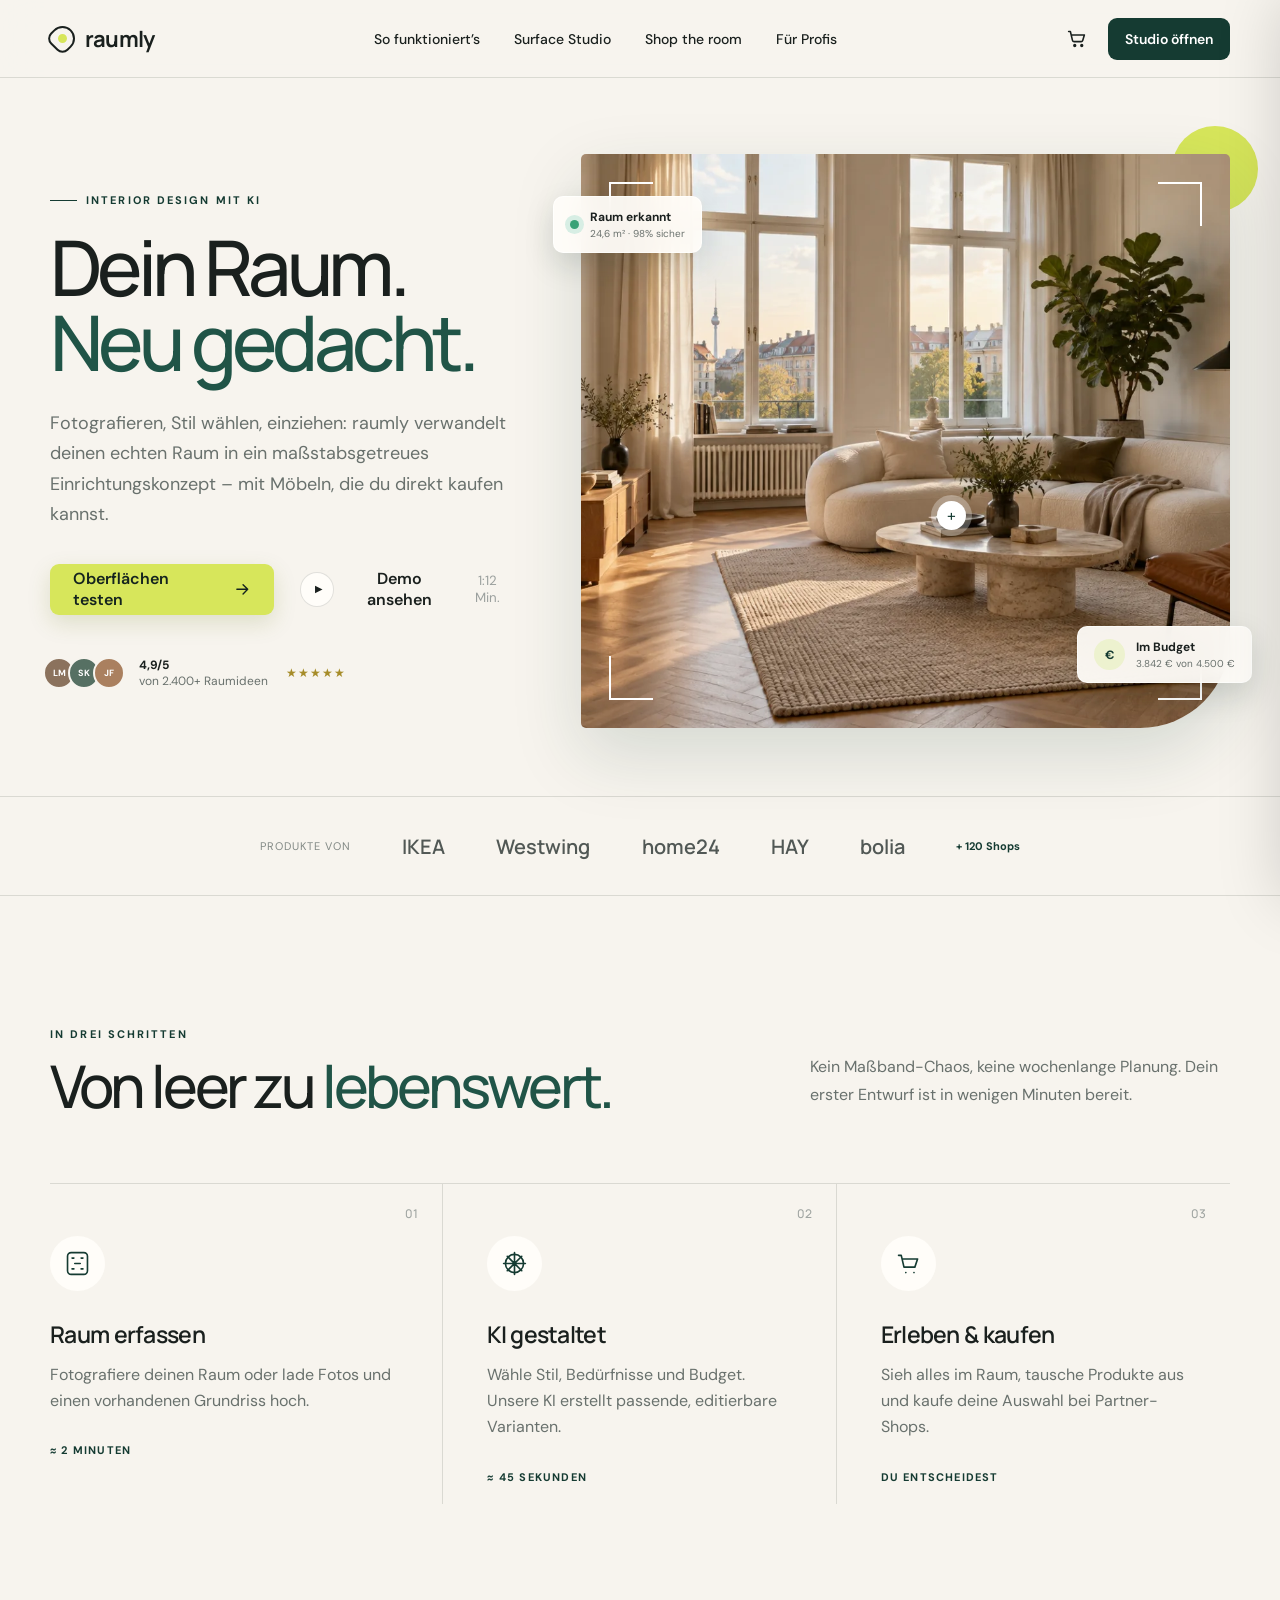
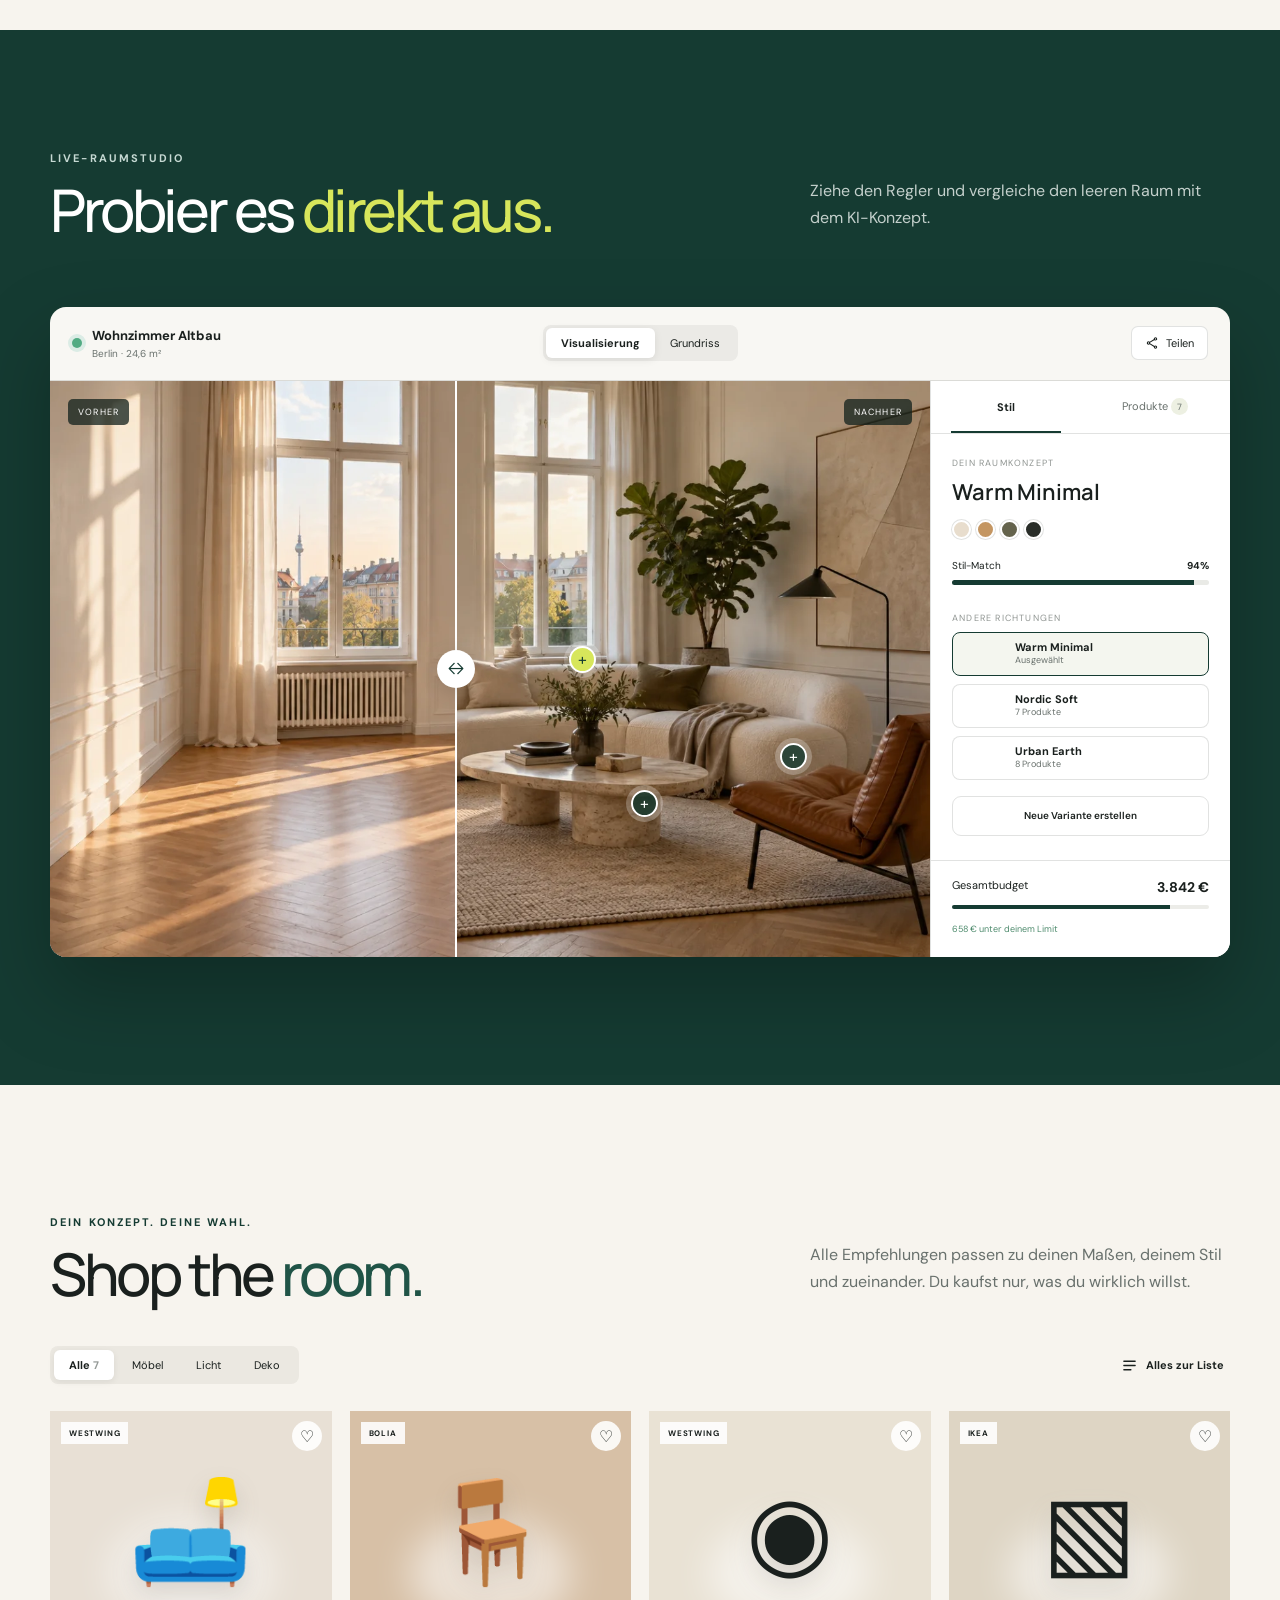
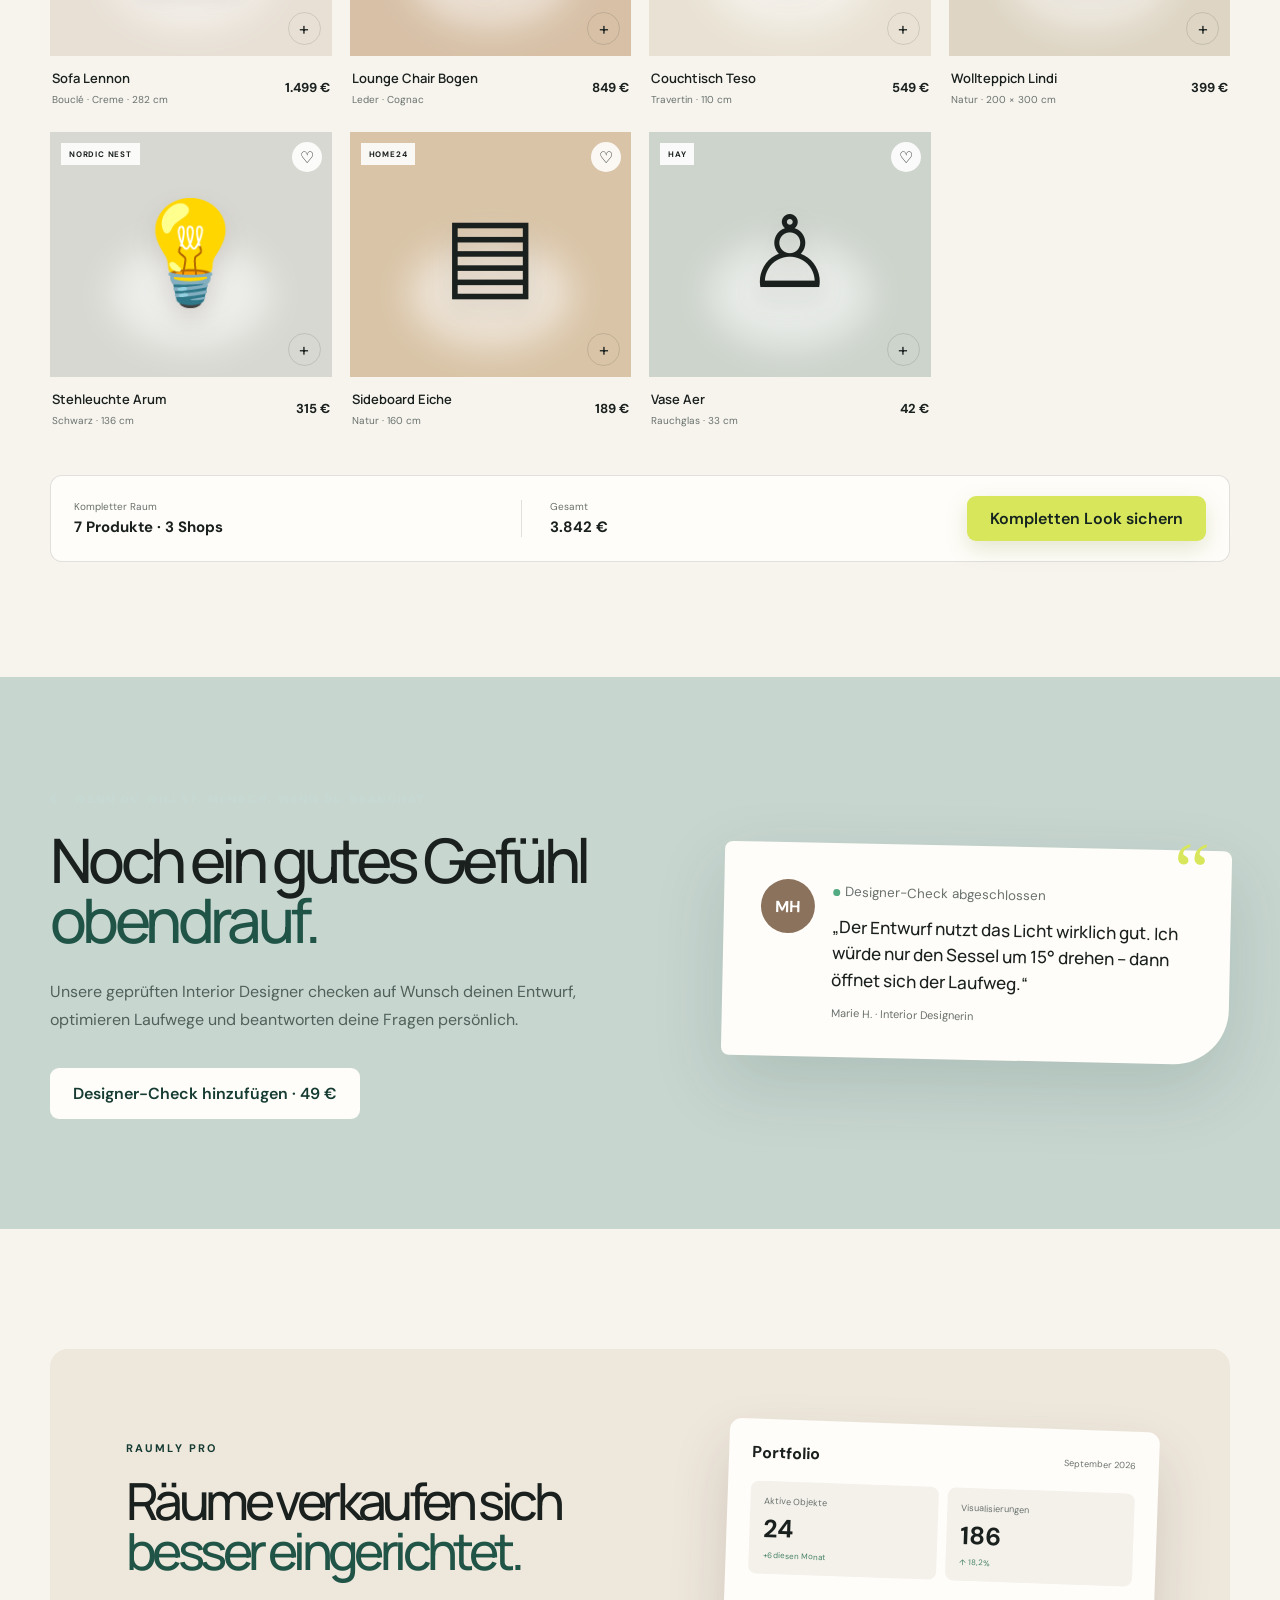
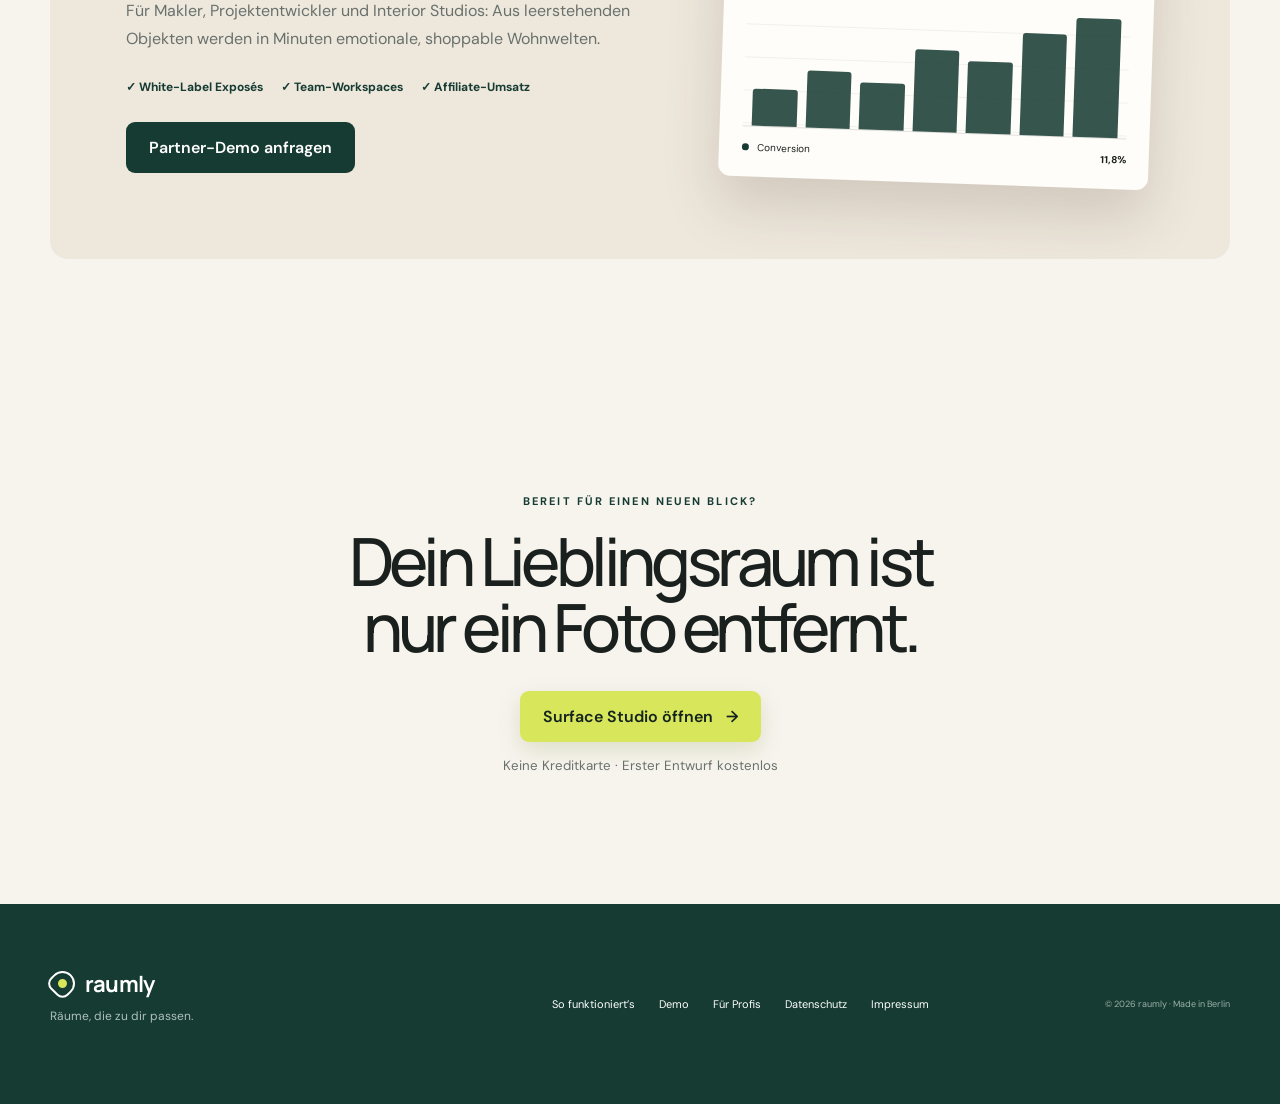
==== commit 3096f26c: "Build mobile surface visualizer MVP" ====
--- a/index.html
+++ b/index.html
@@ -4,6 +4,7 @@
     <meta charset="UTF-8" />
     <meta name="viewport" content="width=device-width, initial-scale=1.0" />
     <meta name="theme-color" content="#153b32" />
+    <link rel="icon" href="assets/favicon.svg" type="image/svg+xml" />
     <meta
       name="description"
       content="raumly erstellt aus Fotos und Grundriss in wenigen Minuten ein realistisches, direkt kaufbares Raumkonzept."
@@ -25,7 +26,7 @@
       </a>
       <nav class="desktop-nav" aria-label="Hauptnavigation">
         <a href="#so-funktionierts">So funktioniert’s</a>
-        <a href="#studio">Live-Demo</a>
+        <a href="surface-studio.html">Surface Studio</a>
         <a href="#shopping">Shop the room</a>
         <button class="nav-link" data-partner-open>Für Profis</button>
       </nav>
@@ -34,7 +35,7 @@
           <svg viewBox="0 0 24 24" aria-hidden="true"><path d="M3 4h2l2.4 10.1a2 2 0 0 0 1.9 1.5h7.9a2 2 0 0 0 1.9-1.4L21 8H7"/><circle cx="10" cy="20" r="1"/><circle cx="18" cy="20" r="1"/></svg>
           <span class="cart-count" data-cart-count>0</span>
         </button>
-        <button class="button button-small button-dark" data-scan-open>Raum starten</button>
+        <a class="button button-small button-dark" href="surface-studio.html">Studio öffnen</a>
         <button class="mobile-menu" aria-label="Menü öffnen" aria-expanded="false">
           <span></span><span></span>
         </button>
@@ -51,10 +52,10 @@
             maßstabsgetreues Einrichtungskonzept – mit Möbeln, die du direkt kaufen kannst.
           </p>
           <div class="hero-actions">
-            <button class="button button-primary" data-scan-open>
-              Raum kostenlos scannen
+            <a class="button button-primary" href="surface-studio.html">
+              Oberflächen testen
               <svg viewBox="0 0 24 24" aria-hidden="true"><path d="M5 12h14M13 6l6 6-6 6"/></svg>
-            </button>
+            </a>
             <button class="text-button" data-demo-scroll>
               <span class="play-icon">▶</span> Demo ansehen <small>1:12 Min.</small>
             </button>
@@ -276,7 +277,7 @@
       <section class="final-cta section-shell reveal">
         <span class="section-kicker">Bereit für einen neuen Blick?</span>
         <h2>Dein Lieblingsraum ist<br />nur ein Foto entfernt.</h2>
-        <button class="button button-primary" data-scan-open>Jetzt kostenlos gestalten <span>→</span></button>
+        <a class="button button-primary" href="surface-studio.html">Surface Studio öffnen <span>→</span></a>
         <small>Keine Kreditkarte · Erster Entwurf kostenlos</small>
       </section>
     </main>
